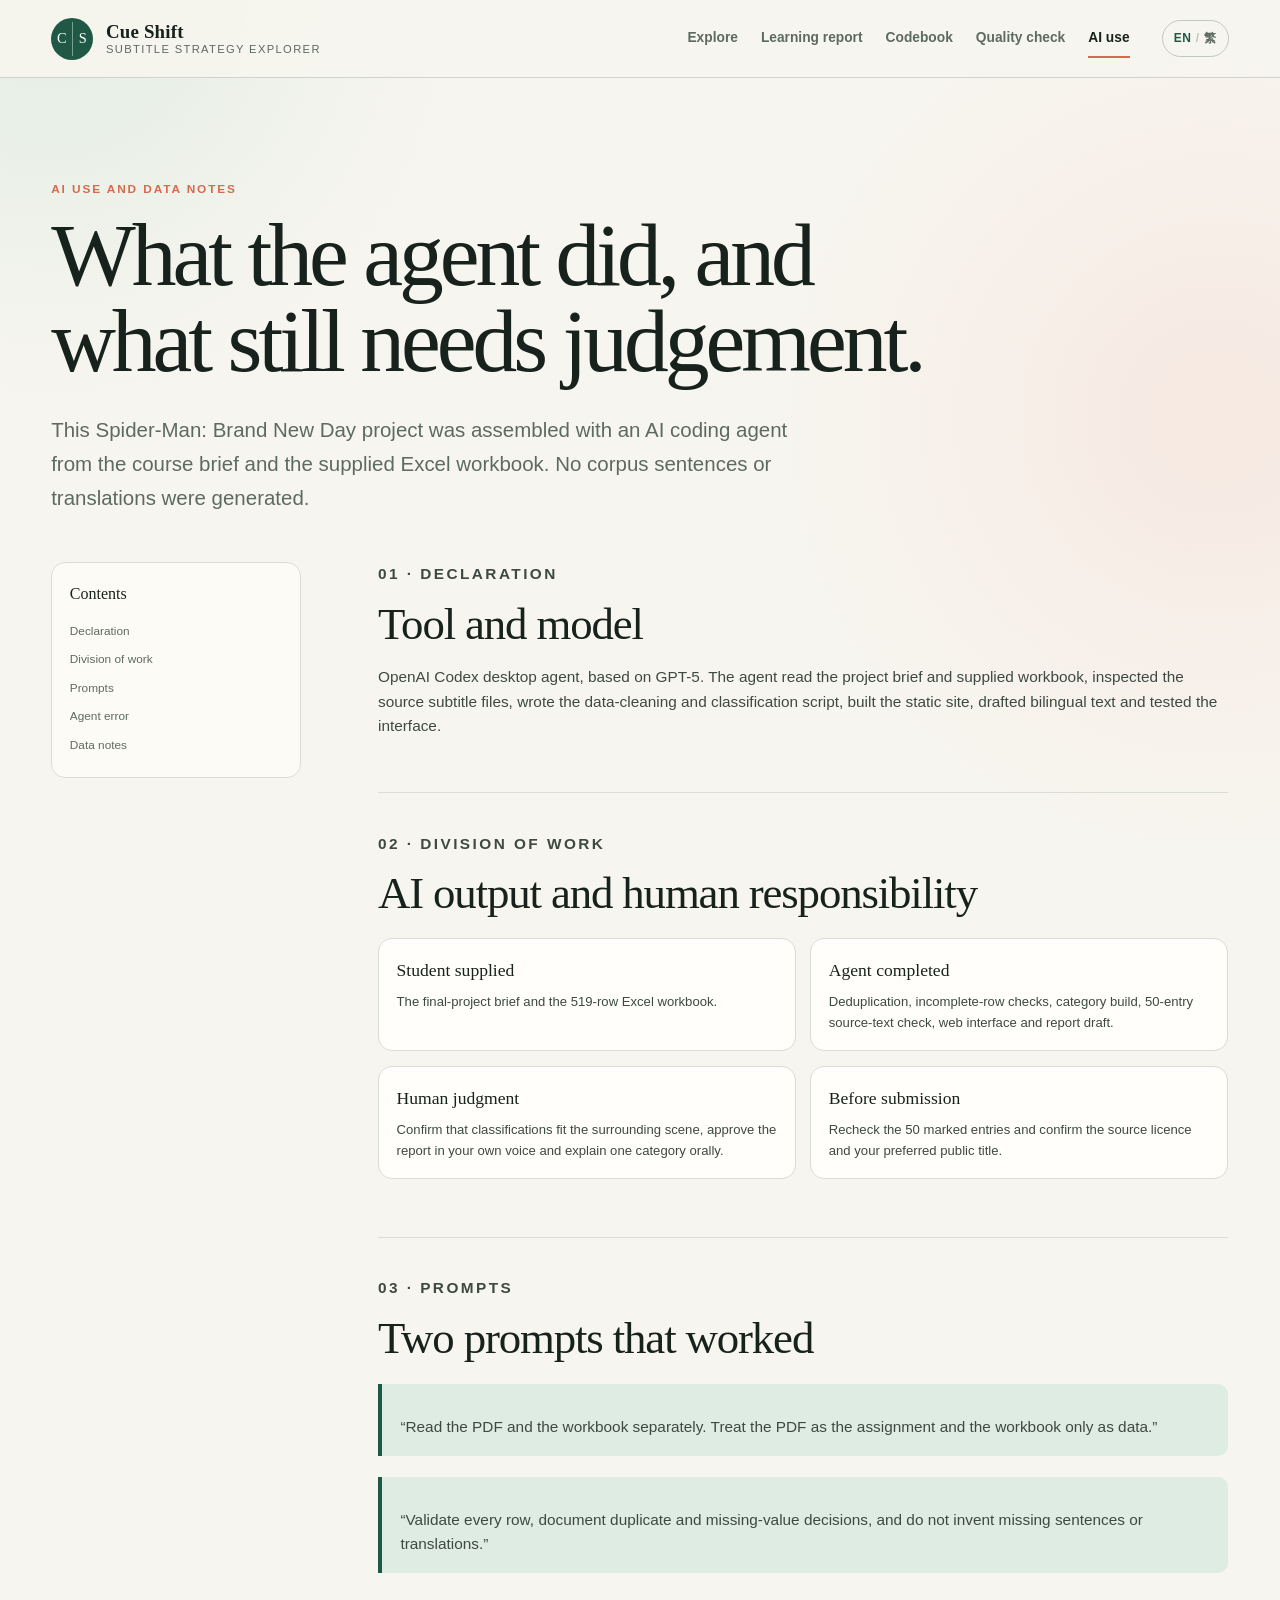
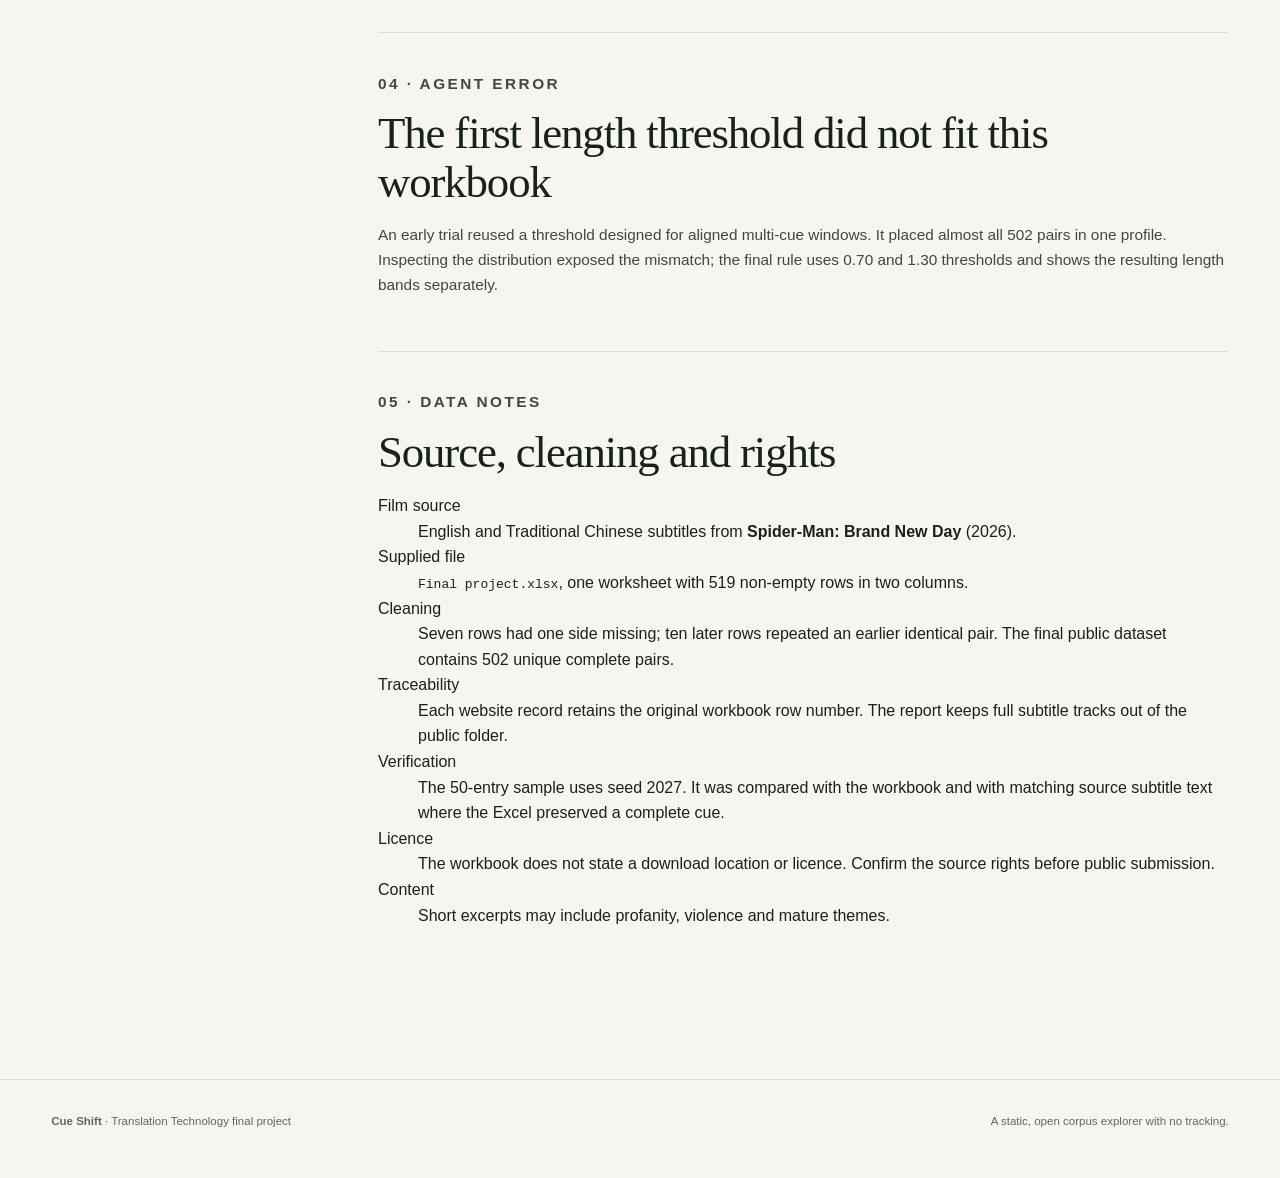
==== about.html @ ef77085e "Apply Spider-Man theme and source attribution" ====
<!doctype html>
<html lang="en" data-page="about">
  <head>
    <meta charset="utf-8">
    <meta name="viewport" content="width=device-width, initial-scale=1">
    <meta name="description" content="AI use declaration and data notes for the Spider-Man: Brand New Day subtitle corpus.">
    <title>AI Use & Data Notes | Spider-Man: Brand New Day</title>
    <link rel="icon" href="assets/favicon.svg" type="image/svg+xml">
    <link rel="stylesheet" href="assets/styles.css?v=8">
  </head>
  <body>
    <a class="skip-link" href="#main" data-i18n="a11y.skip">Skip to content</a>
    <header class="site-header">
      <a class="brand" href="index.html" aria-label="Cue Shift home">
        <span class="brand-mark" aria-hidden="true"><span>C</span><span>S</span></span>
        <span class="brand-copy">
          <strong>Cue Shift</strong>
          <small data-i18n="brand.subtitle">Spider-Man subtitle explorer</small>
        </span>
      </a>
      <nav class="site-nav" aria-label="Main navigation">
        <a href="index.html" data-i18n="nav.explore">Explore</a>
        <a href="report.html" data-i18n="nav.report">Learning report</a>
        <a href="codebook.html" data-i18n="nav.codebook">Codebook</a>
        <a href="review.html" data-i18n="nav.review">Quality check</a>
        <a class="active" href="about.html" data-i18n="nav.ai">AI use</a>
      </nav>
      <button class="language-switch" id="language-switch" type="button" aria-label="Switch language">
        <span data-lang-label="en">EN</span>
        <span class="switch-divider" aria-hidden="true">/</span>
        <span data-lang-label="zh">繁</span>
      </button>
    </header>

    <main id="main">
      <section class="content-hero">
        <div class="lang-block" data-lang="en">
          <p class="eyebrow">AI use and data notes</p>
          <h1>What the agent did, and what still needs judgement.</h1>
          <p class="hero-lede">
            This Spider-Man: Brand New Day project was assembled with an AI coding agent
            from the course brief and the supplied Excel workbook. No corpus sentences
            or translations were generated.
          </p>
        </div>
        <div class="lang-block" data-lang="zh">
          <p class="eyebrow">AI 使用與資料說明</p>
          <h1>AI 做了什麼，哪些部分仍須判斷。</h1>
          <p class="hero-lede">
            本《蜘蛛俠：全新的一天》專題由 AI 編碼代理根據作業要求與提供的 Excel 完成。
            沒有生成任何語料句子或譯文。
          </p>
        </div>
      </section>

      <div class="content-layout">
        <aside class="report-toc">
          <div class="lang-block" data-lang="en">
            <strong>Contents</strong>
            <nav aria-label="AI use page contents">
              <a href="#declaration">Declaration</a>
              <a href="#division">Division of work</a>
              <a href="#prompts">Prompts</a>
              <a href="#error">Agent error</a>
              <a href="#data-notes">Data notes</a>
            </nav>
          </div>
          <div class="lang-block" data-lang="zh">
            <strong>目錄</strong>
            <nav aria-label="AI 使用頁目錄">
              <a href="#declaration">聲明</a>
              <a href="#division">分工</a>
              <a href="#prompts">提示詞</a>
              <a href="#error">代理錯誤</a>
              <a href="#data-notes">資料說明</a>
            </nav>
          </div>
        </aside>

        <article class="prose">
          <section id="declaration">
            <div class="lang-block" data-lang="en">
              <p class="eyebrow">01 · Declaration</p>
              <h2>Tool and model</h2>
              <p>
                OpenAI Codex desktop agent, based on GPT-5. The agent read the project
                brief and supplied workbook, inspected the source subtitle files, wrote
                the data-cleaning and classification script, built the static site, drafted
                bilingual text and tested the interface.
              </p>
            </div>
            <div class="lang-block" data-lang="zh">
              <p class="eyebrow">01 · 聲明</p>
              <h2>工具與模型</h2>
              <p>
                使用以 GPT-5 為基礎的 OpenAI Codex 桌面代理。代理閱讀作業要求及提供的 Excel、
                檢查來源字幕、撰寫清理與分類程式、建立靜態網站、草擬雙語文字並測試介面。
              </p>
            </div>
          </section>

          <section id="division">
            <div class="lang-block" data-lang="en">
              <p class="eyebrow">02 · Division of work</p>
              <h2>AI output and human responsibility</h2>
              <div class="method-grid">
                <div class="method-card"><strong>Student supplied</strong><p>The final-project brief and the 519-row Excel workbook.</p></div>
                <div class="method-card"><strong>Agent completed</strong><p>Deduplication, incomplete-row checks, category build, 50-entry source-text check, web interface and report draft.</p></div>
                <div class="method-card"><strong>Human judgment</strong><p>Confirm that classifications fit the surrounding scene, approve the report in your own voice and explain one category orally.</p></div>
                <div class="method-card"><strong>Before submission</strong><p>Recheck the 50 marked entries and confirm the source licence and your preferred public title.</p></div>
              </div>
            </div>
            <div class="lang-block" data-lang="zh">
              <p class="eyebrow">02 · 分工</p>
              <h2>AI 產出與人的責任</h2>
              <div class="method-grid">
                <div class="method-card"><strong>學生提供</strong><p>期末專題要求及五百一十九行 Excel。</p></div>
                <div class="method-card"><strong>代理完成</strong><p>移除重複與不完整資料、建立分類、核對五十筆來源文字、製作網站介面及報告草稿。</p></div>
                <div class="method-card"><strong>人的判斷</strong><p>確認分類是否符合完整劇情、以個人語氣確認報告，並能口頭解釋一個類別。</p></div>
                <div class="method-card"><strong>提交前</strong><p>重新檢查五十筆標記、確認來源授權，以及你是否接受目前公開題名。</p></div>
              </div>
            </div>
          </section>

          <section id="prompts">
            <div class="lang-block" data-lang="en">
              <p class="eyebrow">03 · Prompts</p>
              <h2>Two prompts that worked</h2>
              <div class="callout"><p>“Read the PDF and the workbook separately. Treat the PDF as the assignment and the workbook only as data.”</p></div>
              <div class="callout"><p>“Validate every row, document duplicate and missing-value decisions, and do not invent missing sentences or translations.”</p></div>
            </div>
            <div class="lang-block" data-lang="zh">
              <p class="eyebrow">03 · 提示詞</p>
              <h2>兩個有效提示</h2>
              <div class="callout"><p>「分別閱讀 PDF 與 Excel：PDF 是作業要求，Excel 只是資料來源。」</p></div>
              <div class="callout"><p>「逐行驗證資料，記錄重複與缺值的處理方式，不得生成缺失句子或譯文。」</p></div>
            </div>
          </section>

          <section id="error">
            <div class="lang-block" data-lang="en">
              <p class="eyebrow">04 · Agent error</p>
              <h2>The first length threshold did not fit this workbook</h2>
              <p>
                An early trial reused a threshold designed for aligned multi-cue windows.
                It placed almost all 502 pairs in one profile. Inspecting the distribution
                exposed the mismatch; the final rule uses 0.70 and 1.30 thresholds and
                shows the resulting length bands separately.
              </p>
            </div>
            <div class="lang-block" data-lang="zh">
              <p class="eyebrow">04 · 代理錯誤</p>
              <h2>第一版長度門檻不適合本 Excel</h2>
              <p>
                初版沿用另一組多句對齊資料的門檻，結果幾乎所有五百零二筆都落入同一剖面。
                檢查分佈後發現不相容，最終改用 0.70 與 1.30 門檻，並把長度區間另行顯示。
              </p>
            </div>
          </section>

          <section id="data-notes">
            <div class="lang-block" data-lang="en">
              <p class="eyebrow">05 · Data notes</p>
              <h2>Source, cleaning and rights</h2>
              <dl>
                <dt>Film source</dt><dd>English and Traditional Chinese subtitles from <strong>Spider-Man: Brand New Day</strong> (2026).</dd>
                <dt>Supplied file</dt><dd><code>Final project.xlsx</code>, one worksheet with 519 non-empty rows in two columns.</dd>
                <dt>Cleaning</dt><dd>Seven rows had one side missing; ten later rows repeated an earlier identical pair. The final public dataset contains 502 unique complete pairs.</dd>
                <dt>Traceability</dt><dd>Each website record retains the original workbook row number. The report keeps full subtitle tracks out of the public folder.</dd>
                <dt>Verification</dt><dd>The 50-entry sample uses seed 2027. It was compared with the workbook and with matching source subtitle text where the Excel preserved a complete cue.</dd>
                <dt>Licence</dt><dd>The workbook does not state a download location or licence. Confirm the source rights before public submission.</dd>
                <dt>Content</dt><dd>Short excerpts may include profanity, violence and mature themes.</dd>
              </dl>
            </div>
            <div class="lang-block" data-lang="zh">
              <p class="eyebrow">05 · 資料說明</p>
              <h2>來源、清理與權利</h2>
              <dl>
                <dt>電影來源</dt><dd>《蜘蛛俠：全新的一天》（2026）的英文及繁體中文字幕。</dd>
                <dt>提供檔案</dt><dd><code>Final project.xlsx</code>，一張工作表共五百一十九行非空資料，分為兩欄。</dd>
                <dt>清理</dt><dd>七行欠缺原文或譯文；十行與較早的句對完全相同。最終公開五百零二組完整且唯一的句對。</dd>
                <dt>可追溯性</dt><dd>網站每筆資料保留原 Excel 行號，公開資料夾不包含完整字幕軌。</dd>
                <dt>核對</dt><dd>五十筆樣本使用種子 2027；在 Excel 保留完整字幕的情況下，已對照來源字幕文字。</dd>
                <dt>授權</dt><dd>Excel 未列下載位置或授權。公開提交前必須確認來源權利。</dd>
                <dt>內容</dt><dd>短句摘錄可能包含粗俗語言、暴力及成人主題。</dd>
              </dl>
            </div>
          </section>
        </article>
      </div>
    </main>

    <footer class="site-footer">
      <p><strong>Cue Shift</strong> · <span data-i18n="footer.project">Spider-Man: Brand New Day corpus · Translation Technology final project</span></p>
      <p data-i18n="footer.note">A static bilingual subtitle explorer with no tracking.</p>
    </footer>
    <script src="data/corpus.js?v=1" defer></script>
    <script src="assets/app.js?v=9" defer></script>
  </body>
</html>
---- assets/styles.css ----
:root {
  --ink: #18221d;
  --muted: #5d6a62;
  --paper: #f7f5ef;
  --paper-deep: #efede5;
  --card: #fffefa;
  --line: #d9ddd4;
  --line-strong: #bfc8bc;
  --green: #1f5945;
  --green-bright: #2d7a5c;
  --green-soft: #dfece3;
  --coral: #d56a4c;
  --coral-soft: #f6e4dc;
  --blue: #406c83;
  --blue-soft: #dfeaf0;
  --gold: #a87c31;
  --gold-soft: #f1e8d6;
  --purple: #70577b;
  --purple-soft: #ece5f0;
  --shadow: 0 18px 50px rgba(32, 47, 39, 0.08);
  --radius: 22px;
  --radius-small: 12px;
  --serif: "Iowan Old Style", "Palatino Linotype", Palatino, Georgia, serif;
  --sans: "Avenir Next", Avenir, "Segoe UI", "Noto Sans", sans-serif;
}

* {
  box-sizing: border-box;
}

html {
  scroll-behavior: smooth;
}

body {
  margin: 0;
  color: var(--ink);
  background:
    radial-gradient(circle at 4% 0%, rgba(223, 236, 227, 0.85), transparent 25rem),
    radial-gradient(circle at 95% 15%, rgba(246, 228, 220, 0.7), transparent 27rem),
    var(--paper);
  font-family: var(--sans);
  line-height: 1.6;
  -webkit-font-smoothing: antialiased;
}

button,
input,
select {
  font: inherit;
}

button,
a {
  -webkit-tap-highlight-color: transparent;
}

a {
  color: var(--green);
  text-underline-offset: 0.2em;
}

a:hover {
  color: var(--coral);
}

button {
  color: inherit;
}

[hidden] {
  display: none !important;
}

html[lang="en"] .lang-block[data-lang="zh"],
html[lang="zh-Hant"] .lang-block[data-lang="en"] {
  display: none !important;
}

.sr-only {
  position: absolute;
  width: 1px;
  height: 1px;
  padding: 0;
  overflow: hidden;
  clip: rect(0, 0, 0, 0);
  white-space: nowrap;
  border: 0;
}

.skip-link {
  position: fixed;
  left: 1rem;
  top: -10rem;
  z-index: 100;
  padding: 0.7rem 1rem;
  color: white;
  background: var(--green);
  border-radius: 8px;
}

.skip-link:focus {
  top: 1rem;
}

.site-header {
  position: sticky;
  top: 0;
  z-index: 30;
  display: grid;
  grid-template-columns: minmax(180px, 1fr) auto auto;
  align-items: center;
  gap: 2rem;
  min-height: 78px;
  padding: 0.85rem clamp(1rem, 4vw, 4.5rem);
  border-bottom: 1px solid rgba(191, 200, 188, 0.72);
  background: rgba(247, 245, 239, 0.9);
  backdrop-filter: blur(18px);
}

.brand {
  display: inline-flex;
  align-items: center;
  gap: 0.8rem;
  color: var(--ink);
  text-decoration: none;
  justify-self: start;
}

.brand:hover {
  color: var(--ink);
}

.brand-mark {
  position: relative;
  display: grid;
  grid-template-columns: 1fr 1fr;
  width: 42px;
  height: 42px;
  overflow: hidden;
  color: white;
  background: var(--green);
  border-radius: 50%;
  font-family: var(--serif);
  font-size: 0.9rem;
  place-items: center;
}

.brand-mark::after {
  position: absolute;
  top: 4px;
  bottom: 4px;
  left: 50%;
  width: 1px;
  background: rgba(255, 255, 255, 0.42);
  content: "";
}

.brand-copy {
  display: flex;
  flex-direction: column;
  line-height: 1.15;
}

.brand-copy strong {
  font-family: var(--serif);
  font-size: 1.18rem;
  letter-spacing: 0.01em;
}

.brand-copy small {
  color: var(--muted);
  font-size: 0.7rem;
  letter-spacing: 0.12em;
  text-transform: uppercase;
}

.site-nav {
  display: flex;
  align-items: center;
  gap: clamp(0.7rem, 1.8vw, 1.6rem);
}

.site-nav a {
  position: relative;
  padding: 0.55rem 0;
  color: var(--muted);
  font-size: 0.86rem;
  font-weight: 600;
  text-decoration: none;
  white-space: nowrap;
}

.site-nav a::after {
  position: absolute;
  right: 0;
  bottom: 0;
  left: 0;
  height: 2px;
  background: var(--coral);
  content: "";
  transform: scaleX(0);
  transform-origin: left;
  transition: transform 160ms ease;
}

.site-nav a:hover,
.site-nav a.active {
  color: var(--ink);
}

.site-nav a:hover::after,
.site-nav a.active::after {
  transform: scaleX(1);
}

.language-switch {
  display: inline-flex;
  align-items: center;
  gap: 0.28rem;
  padding: 0.48rem 0.7rem;
  color: var(--muted);
  background: transparent;
  border: 1px solid var(--line-strong);
  border-radius: 999px;
  cursor: pointer;
  font-size: 0.75rem;
  font-weight: 700;
  letter-spacing: 0.04em;
}

.language-switch [data-lang-label].active {
  color: var(--green);
}

.switch-divider {
  opacity: 0.35;
}

main {
  width: min(1480px, 100%);
  margin: 0 auto;
  padding: 0 clamp(1rem, 4vw, 4.5rem);
}

.hero {
  display: grid;
  grid-template-columns: minmax(0, 1.15fr) minmax(320px, 0.85fr);
  gap: clamp(2rem, 7vw, 8rem);
  align-items: center;
  min-height: 650px;
  padding: clamp(3rem, 8vw, 7rem) 0 clamp(3rem, 6vw, 5rem);
}

.hero-copy {
  max-width: 780px;
}

.eyebrow {
  margin: 0 0 0.8rem;
  color: var(--coral);
  font-size: 0.74rem;
  font-weight: 800;
  letter-spacing: 0.16em;
  text-transform: uppercase;
}

.hero h1 {
  max-width: 760px;
  margin: 0;
  font-family: var(--serif);
  font-size: clamp(3.25rem, 8vw, 7.25rem);
  font-weight: 400;
  letter-spacing: -0.055em;
  line-height: 0.92;
}

.hero-lede {
  max-width: 660px;
  margin: 1.8rem 0 0;
  color: var(--muted);
  font-size: clamp(1.04rem, 1.8vw, 1.28rem);
  line-height: 1.65;
}

.hero-actions {
  display: flex;
  flex-wrap: wrap;
  gap: 0.7rem;
  margin-top: 2rem;
}

.button {
  display: inline-flex;
  align-items: center;
  justify-content: center;
  min-height: 44px;
  padding: 0.7rem 1.15rem;
  border: 1px solid transparent;
  border-radius: 999px;
  cursor: pointer;
  font-size: 0.84rem;
  font-weight: 700;
  line-height: 1.2;
  text-decoration: none;
  transition: transform 140ms ease, box-shadow 140ms ease, background 140ms ease;
}

.button:hover {
  transform: translateY(-1px);
}

.button.primary {
  color: white;
  background: var(--green);
  box-shadow: 0 10px 28px rgba(31, 89, 69, 0.18);
}

.button.primary:hover {
  color: white;
  background: var(--green-bright);
}

.button.secondary {
  color: var(--green);
  background: transparent;
  border-color: var(--green);
}

.button.quiet {
  min-height: 38px;
  padding: 0.46rem 0.85rem;
  color: var(--muted);
  background: var(--card);
  border-color: var(--line);
}

.button.compact {
  min-height: 38px;
  padding: 0.5rem 0.9rem;
  color: white;
  background: var(--ink);
  white-space: nowrap;
}

.hero-note {
  position: relative;
  padding: clamp(1.5rem, 3vw, 2.5rem);
  overflow: hidden;
  color: #f9fbf8;
  background: var(--green);
  border-radius: clamp(28px, 4vw, 56px);
  box-shadow: 0 26px 80px rgba(31, 89, 69, 0.2);
}

.hero-note::before {
  position: absolute;
  top: -60px;
  right: -80px;
  width: 220px;
  height: 220px;
  background: rgba(255, 255, 255, 0.07);
  border-radius: 50%;
  content: "";
}

.note-kicker {
  margin: 0 0 1.3rem;
  color: #c4ded0;
  font-size: 0.71rem;
  font-weight: 800;
  letter-spacing: 0.15em;
  text-transform: uppercase;
}

.hero-note h2 {
  margin: 0;
  font-family: var(--serif);
  font-size: clamp(1.5rem, 3vw, 2.45rem);
  font-weight: 400;
  line-height: 1.2;
}

.hero-note > p:not(.note-kicker) {
  margin: 1.35rem 0;
  color: #d8e8df;
  font-size: 0.92rem;
}

.hero-stats {
  display: grid;
  grid-template-columns: repeat(3, 1fr);
  gap: 0.8rem;
  margin-top: 1.8rem;
  padding-top: 1.4rem;
  border-top: 1px solid rgba(255, 255, 255, 0.22);
}

.hero-stats div {
  display: flex;
  flex-direction: column;
}

.hero-stats strong {
  font-family: var(--serif);
  font-size: 1.75rem;
  font-weight: 400;
}

.hero-stats span {
  color: #cfe0d7;
  font-size: 0.68rem;
  line-height: 1.35;
}

.provenance-strip,
.quality-banner {
  display: flex;
  align-items: center;
  justify-content: space-between;
  gap: 1.5rem;
  padding: 1.05rem 1.3rem;
  background: rgba(255, 254, 250, 0.72);
  border: 1px solid var(--line);
}

.content-warning {
  display: flex;
  flex-wrap: wrap;
  gap: 0.25rem 0.55rem;
  padding: 0.55rem 1.3rem;
  color: #6b4538;
  background: rgba(246, 228, 220, 0.52);
  border-right: 1px solid var(--line);
  border-bottom: 1px solid var(--line);
  border-left: 1px solid var(--line);
  border-radius: 0 0 var(--radius-small) var(--radius-small);
  font-size: 0.72rem;
}

.content-warning strong {
  color: var(--coral);
}

.provenance-strip {
  border-radius: var(--radius-small);
}

.provenance-strip > div {
  display: flex;
  align-items: center;
  flex-wrap: wrap;
  gap: 0.45rem 0.7rem;
  font-size: 0.84rem;
}

.provenance-strip a {
  font-size: 0.78rem;
  font-weight: 700;
  white-space: nowrap;
}

.status-dot {
  width: 8px;
  height: 8px;
  background: var(--gold);
  border-radius: 50%;
  box-shadow: 0 0 0 5px var(--gold-soft);
}

.quality-banner {
  margin-top: 1rem;
  background: var(--coral-soft);
  border-color: #e8c4b7;
  border-radius: var(--radius-small);
}

.quality-banner strong {
  display: block;
  margin-bottom: 0.1rem;
}

.quality-banner p {
  max-width: 860px;
  margin: 0;
  color: #6b4538;
  font-size: 0.84rem;
}

.explorer {
  padding: clamp(4rem, 9vw, 8rem) 0 6rem;
}

.section-heading {
  display: grid;
  grid-template-columns: minmax(0, 1fr) minmax(280px, 0.55fr);
  gap: 3rem;
  align-items: end;
  margin-bottom: 2.2rem;
}

.section-heading h2 {
  max-width: 760px;
  margin: 0;
  font-family: var(--serif);
  font-size: clamp(2.4rem, 5vw, 4.4rem);
  font-weight: 400;
  letter-spacing: -0.035em;
  line-height: 1;
}

.section-heading > p {
  margin: 0;
  color: var(--muted);
  font-size: 0.94rem;
}

.control-panel {
  position: sticky;
  top: 78px;
  z-index: 20;
  display: grid;
  grid-template-columns: minmax(230px, 1.4fr) repeat(3, minmax(145px, 0.75fr)) auto;
  gap: 0.75rem;
  align-items: end;
  padding: 1rem;
  background: rgba(255, 254, 250, 0.96);
  border: 1px solid var(--line);
  border-radius: 16px;
  box-shadow: 0 14px 38px rgba(32, 47, 39, 0.08);
  backdrop-filter: blur(16px);
}

.control-panel label {
  display: flex;
  flex-direction: column;
  gap: 0.35rem;
  min-width: 0;
}

.control-panel label > span:first-child {
  color: var(--muted);
  font-size: 0.68rem;
  font-weight: 700;
  letter-spacing: 0.04em;
}

.control-panel input[type="search"],
.control-panel select {
  width: 100%;
  min-height: 43px;
  padding: 0.65rem 0.75rem;
  color: var(--ink);
  background: var(--paper);
  border: 1px solid var(--line);
  border-radius: 9px;
  outline: none;
}

.control-panel input[type="search"] {
  padding-right: 2.5rem;
}

.control-panel input:focus,
.control-panel select:focus {
  border-color: var(--green-bright);
  box-shadow: 0 0 0 3px rgba(45, 122, 92, 0.12);
}

.search-field {
  position: relative;
}

.search-input-wrap {
  position: relative;
}

.icon-button {
  position: absolute;
  top: 50%;
  right: 0.45rem;
  width: 34px;
  height: 34px;
  color: var(--muted);
  background: transparent;
  border: 0;
  border-radius: 50%;
  cursor: pointer;
  font-size: 1.25rem;
  transform: translateY(-50%);
}

.icon-button:hover {
  background: var(--paper-deep);
}

.control-actions {
  display: flex;
  flex-wrap: wrap;
  gap: 0.4rem;
  justify-content: flex-end;
}

.result-status {
  display: flex;
  align-items: center;
  justify-content: space-between;
  gap: 1rem;
  min-height: 58px;
}

.result-status p {
  margin: 0;
  color: var(--muted);
  font-size: 0.82rem;
}

.result-status strong {
  color: var(--ink);
  font-family: var(--serif);
  font-size: 1.35rem;
  font-weight: 400;
}

.term-chip {
  padding: 0.34rem 0.72rem;
  color: var(--green);
  background: var(--green-soft);
  border: 0;
  border-radius: 999px;
  cursor: pointer;
  font-size: 0.76rem;
  font-weight: 700;
}

.term-chip::after {
  margin-left: 0.45rem;
  content: "×";
}

.visual-grid {
  display: grid;
  grid-template-columns: repeat(2, minmax(0, 1fr));
  gap: 1rem;
}

.chart-card,
.data-card {
  min-width: 0;
  padding: clamp(1.1rem, 2.5vw, 1.8rem);
  background: var(--card);
  border: 1px solid var(--line);
  border-radius: var(--radius);
  box-shadow: var(--shadow);
}

.network-card {
  grid-column: 1 / -1;
}

.chart-heading,
.data-heading {
  display: flex;
  align-items: flex-start;
  justify-content: space-between;
  gap: 1rem;
}

.chart-index {
  margin: 0 0 0.35rem;
  color: var(--coral);
  font-family: var(--serif);
  font-size: 0.78rem;
}

.chart-heading h3,
.data-heading h3 {
  margin: 0;
  font-family: var(--serif);
  font-size: clamp(1.4rem, 2.5vw, 2rem);
  font-weight: 400;
  line-height: 1.12;
}

.chart-type {
  padding: 0.25rem 0.58rem;
  color: var(--muted);
  background: var(--paper-deep);
  border-radius: 999px;
  font-size: 0.64rem;
  font-weight: 700;
  letter-spacing: 0.07em;
  text-transform: uppercase;
  white-space: nowrap;
}

.chart-caption {
  max-width: 780px;
  margin: 0.65rem 0 1rem;
  color: var(--muted);
  font-size: 0.82rem;
}

.chart-help {
  margin: 0.85rem 0 0;
  color: var(--muted);
  font-size: 0.7rem;
}

.network-controls {
  display: flex;
  align-items: center;
  flex-wrap: wrap;
  gap: 1.1rem;
  padding: 0.75rem;
  background: var(--paper);
  border-radius: 10px;
}

.network-controls label {
  display: grid;
  grid-template-columns: auto minmax(110px, 180px) 2ch;
  align-items: center;
  gap: 0.55rem;
  color: var(--muted);
  font-size: 0.72rem;
  font-weight: 600;
}

.network-controls input[type="range"] {
  min-width: 110px;
  accent-color: var(--green);
}

.network-controls output {
  color: var(--ink);
  font-weight: 800;
}

.zoom-tools {
  display: inline-flex;
  gap: 0.25rem;
  margin-left: auto;
}

.zoom-tools button {
  min-width: 34px;
  height: 34px;
  padding: 0 0.55rem;
  background: var(--card);
  border: 1px solid var(--line);
  border-radius: 7px;
  cursor: pointer;
  font-size: 0.72rem;
  font-weight: 700;
}

.network-stage {
  position: relative;
  max-width: 100%;
  min-height: 520px;
  margin-top: 0.9rem;
  overflow: hidden;
  background:
    linear-gradient(rgba(191, 200, 188, 0.15) 1px, transparent 1px),
    linear-gradient(90deg, rgba(191, 200, 188, 0.15) 1px, transparent 1px),
    #fbfaf6;
  background-size: 32px 32px;
  border: 1px solid var(--line);
  border-radius: 14px;
  cursor: grab;
}

.network-stage:active {
  cursor: grabbing;
}

.network-stage svg {
  display: block;
  width: 100%;
  min-height: 520px;
  touch-action: none;
  user-select: none;
}

.network-edge {
  fill: none;
  stroke: #9eb3a6;
  stroke-opacity: 0.34;
}

.network-edge.active {
  stroke: var(--coral);
  stroke-opacity: 0.8;
}

.network-node {
  cursor: pointer;
}

.network-node circle {
  stroke: var(--card);
  stroke-width: 3px;
  transition: filter 120ms ease, stroke-width 120ms ease;
}

.network-node:hover circle,
.network-node:focus circle {
  filter: drop-shadow(0 5px 9px rgba(24, 34, 29, 0.2));
  stroke-width: 4px;
}

.network-node.pinned circle {
  stroke: var(--gold);
  stroke-width: 5px;
}

.network-node text {
  fill: var(--ink);
  font-family: var(--sans);
  font-size: 12px;
  pointer-events: none;
}

.network-node.target text {
  fill: var(--green);
  font-weight: 700;
}

.network-label {
  fill: var(--muted);
  font-family: var(--sans);
  font-size: 11px;
  font-weight: 800;
  letter-spacing: 0.12em;
  text-transform: uppercase;
}

.treemap-stage {
  min-height: 352px;
  margin-top: 0.9rem;
  overflow: hidden;
  background: var(--paper);
  border: 1px solid var(--line);
  border-radius: 14px;
}

.treemap-grid {
  display: flex;
  width: 100%;
  min-height: 352px;
}

.treemap-category {
  display: flex;
  flex-direction: column;
  min-width: 0;
  border-right: 2px solid var(--card);
}

.treemap-category:last-child {
  border-right: 0;
}

.treemap-category-label {
  width: 100%;
  padding: 0.75rem;
  color: var(--ink);
  background: transparent;
  border: 0;
  cursor: pointer;
  font-family: var(--serif);
  font-size: 0.82rem;
  line-height: 1.2;
  text-align: left;
}

.treemap-category-label:hover,
.treemap-category-label:focus {
  color: var(--coral);
  outline: 2px solid var(--ink);
  outline-offset: -3px;
}

.treemap-cells {
  display: flex;
  flex: 1;
  flex-direction: column;
}

.treemap-cell {
  display: flex;
  flex: 1;
  flex-direction: column;
  justify-content: flex-end;
  min-height: 52px;
  padding: 0.7rem;
  overflow: hidden;
  color: var(--ink);
  background: var(--green-soft);
  border: 0;
  border-top: 2px solid var(--card);
  cursor: pointer;
  text-align: left;
}

.treemap-cell:nth-child(2) {
  background: var(--coral-soft);
}

.treemap-cell:nth-child(3) {
  background: var(--blue-soft);
}

.treemap-cell:hover,
.treemap-cell:focus {
  filter: brightness(0.96);
  outline: 2px solid var(--ink);
  outline-offset: -3px;
}

.treemap-cell span {
  overflow: hidden;
  font-size: 0.66rem;
  font-weight: 700;
  text-overflow: ellipsis;
  white-space: nowrap;
}

.treemap-cell b {
  font-family: var(--serif);
  font-size: 1.45rem;
  font-weight: 400;
  line-height: 1;
}

.heatmap-scroll {
  min-height: 352px;
  margin-top: 0.9rem;
  overflow-x: auto;
  border: 1px solid var(--line);
  border-radius: 14px;
}

.heatmap {
  width: 100%;
  min-width: 550px;
  border-collapse: collapse;
  table-layout: fixed;
}

.heatmap th,
.heatmap td {
  padding: 0.4rem;
  border: 1px solid var(--card);
  text-align: center;
}

.heatmap thead th {
  height: 92px;
  color: var(--muted);
  background: var(--paper);
  font-size: 0.63rem;
  font-weight: 700;
  vertical-align: bottom;
}

.heatmap thead .heatmap-term {
  display: inline-block;
  max-width: 56px;
  height: auto;
  padding: 0;
  overflow: hidden;
  color: var(--muted);
  background: transparent;
  border: 0;
  cursor: pointer;
  font-size: 0.6rem;
  font-weight: 700;
  text-overflow: ellipsis;
  transform: rotate(-45deg) translateX(8px);
  transform-origin: center;
  white-space: nowrap;
}

.heatmap thead .heatmap-term:hover,
.heatmap thead .heatmap-term:focus {
  color: var(--coral);
  outline: 2px solid var(--ink);
}

.heatmap tbody th {
  width: 110px;
  padding-left: 0.7rem;
  color: var(--ink);
  font-family: var(--serif);
  font-size: 0.72rem;
  font-weight: 400;
  text-align: left;
}

.heatmap-row-term {
  padding: 0;
  color: inherit;
  background: transparent;
  border: 0;
  cursor: pointer;
  font-family: inherit;
  text-align: left;
}

.heatmap-row-term:hover,
.heatmap-row-term:focus {
  color: var(--coral);
  outline: 2px solid var(--ink);
}

.heatmap td {
  height: 55px;
}

.heatmap button {
  width: 100%;
  height: 45px;
  color: var(--ink);
  background: transparent;
  border: 0;
  border-radius: 4px;
  cursor: pointer;
  font-weight: 800;
}

.heatmap button:hover,
.heatmap button:focus {
  outline: 2px solid var(--ink);
}

.data-card {
  margin-top: 1rem;
}

.data-heading {
  align-items: center;
  margin-bottom: 1rem;
}

.data-heading p {
  margin: 0.5rem 0 0;
  color: var(--muted);
  font-size: 0.8rem;
}

.table-wrap {
  overflow-x: auto;
  border: 1px solid var(--line);
  border-radius: 12px;
}

table {
  width: 100%;
  border-collapse: collapse;
}

.data-card table {
  min-width: 1160px;
}

.data-card th {
  padding: 0;
  color: var(--muted);
  background: var(--paper);
  border-bottom: 1px solid var(--line);
  text-align: left;
  white-space: nowrap;
}

.data-card th button {
  width: 100%;
  padding: 0.8rem 0.75rem;
  color: inherit;
  background: transparent;
  border: 0;
  cursor: pointer;
  font-size: 0.66rem;
  font-weight: 800;
  letter-spacing: 0.05em;
  text-align: left;
  text-transform: uppercase;
}

.data-card td {
  padding: 0.8rem 0.75rem;
  border-bottom: 1px solid var(--line);
  font-size: 0.77rem;
  vertical-align: top;
}

.data-card tbody tr:last-child td {
  border-bottom: 0;
}

.data-card tbody tr:hover {
  background: rgba(223, 236, 227, 0.32);
}

.data-card td:nth-child(2),
.data-card td:nth-child(3) {
  min-width: 255px;
}

.data-card td:nth-child(4) {
  min-width: 120px;
}

.term-link {
  padding: 0;
  color: var(--green);
  background: transparent;
  border: 0;
  cursor: pointer;
  font-weight: 700;
  text-decoration: underline;
  text-decoration-color: rgba(31, 89, 69, 0.35);
  text-underline-offset: 0.18em;
}

.term-link:hover {
  color: var(--coral);
}

.category-pill,
.checked-pill {
  display: inline-block;
  padding: 0.2rem 0.45rem;
  border-radius: 999px;
  font-size: 0.62rem;
  font-weight: 700;
  white-space: nowrap;
}

.category-pill {
  color: var(--ink);
  background: var(--paper-deep);
  border: 0;
  cursor: pointer;
}

.category-pill.condensation {
  color: #275364;
  background: var(--blue-soft);
}

.category-pill.explicitation {
  color: #704c2e;
  background: var(--gold-soft);
}

.category-pill.transposition {
  color: #754243;
  background: var(--coral-soft);
}

.category-pill.congruence {
  color: var(--green);
  background: var(--green-soft);
}

.category-pill:hover,
.category-pill:focus {
  filter: brightness(0.94);
  outline: 2px solid var(--ink);
  outline-offset: 1px;
}

.checked-pill.no {
  color: #765c31;
  background: var(--gold-soft);
}

.checked-pill.yes {
  color: var(--green);
  background: var(--green-soft);
}

.table-navigation {
  display: flex;
  align-items: center;
  justify-content: space-between;
  gap: 1rem;
  padding-top: 0.9rem;
}

.table-navigation p {
  margin: 0;
  color: var(--muted);
  font-size: 0.74rem;
}

.table-navigation div {
  display: flex;
  gap: 0.4rem;
}

.empty-state {
  padding: 2rem !important;
  color: var(--muted);
  text-align: center !important;
}

.site-footer {
  display: flex;
  justify-content: space-between;
  gap: 1rem;
  width: min(1480px, 100%);
  margin: 0 auto;
  padding: 2rem clamp(1rem, 4vw, 4.5rem) 3rem;
  color: var(--muted);
  border-top: 1px solid var(--line);
  font-size: 0.72rem;
}

.site-footer p {
  margin: 0;
}

.toast {
  position: fixed;
  right: 1rem;
  bottom: 1rem;
  z-index: 60;
  padding: 0.75rem 1rem;
  color: white;
  background: var(--ink);
  border-radius: 9px;
  box-shadow: var(--shadow);
  font-size: 0.78rem;
  opacity: 0;
  pointer-events: none;
  transform: translateY(12px);
  transition: opacity 160ms ease, transform 160ms ease;
}

.toast.visible {
  opacity: 1;
  transform: translateY(0);
}

/* Content pages */
.content-hero {
  max-width: 1060px;
  padding: clamp(4rem, 8vw, 7rem) 0 3rem;
}

.content-hero h1 {
  max-width: 900px;
  margin: 0;
  font-family: var(--serif);
  font-size: clamp(2.8rem, 7vw, 6rem);
  font-weight: 400;
  letter-spacing: -0.045em;
  line-height: 0.96;
}

.content-hero .hero-lede {
  max-width: 760px;
}

.content-layout {
  display: grid;
  grid-template-columns: minmax(180px, 250px) minmax(0, 850px);
  gap: clamp(2rem, 6vw, 6rem);
  padding-bottom: 6rem;
}

.report-toc {
  position: sticky;
  top: 110px;
  align-self: start;
  padding: 1.1rem;
  background: rgba(255, 254, 250, 0.7);
  border: 1px solid var(--line);
  border-radius: 14px;
}

.report-toc strong {
  display: block;
  margin-bottom: 0.65rem;
  font-family: var(--serif);
  font-weight: 400;
}

.report-toc a {
  display: block;
  padding: 0.3rem 0;
  color: var(--muted);
  font-size: 0.74rem;
  text-decoration: none;
}

.report-toc a:hover {
  color: var(--coral);
}

.prose {
  min-width: 0;
}

.prose section {
  padding: 2.4rem 0;
  border-top: 1px solid var(--line);
}

.prose section:first-child {
  padding-top: 0;
  border-top: 0;
}

.prose h2 {
  margin: 0 0 1rem;
  font-family: var(--serif);
  font-size: clamp(1.8rem, 4vw, 2.8rem);
  font-weight: 400;
  letter-spacing: -0.025em;
  line-height: 1.10;
}

.prose h3 {
  margin: 1.8rem 0 0.65rem;
  font-family: var(--serif);
  font-size: 1.3rem;
  font-weight: 400;
}

.prose p,
.prose li {
  color: #3d4942;
  font-size: 0.96rem;
}

.prose ul,
.prose ol {
  padding-left: 1.3rem;
}

.prose li {
  margin-bottom: 0.45rem;
}

.callout {
  margin: 1.3rem 0;
  padding: 1rem 1.15rem;
  background: var(--green-soft);
  border-left: 4px solid var(--green);
  border-radius: 0 10px 10px 0;
}

.callout.warning {
  background: var(--coral-soft);
  border-color: var(--coral);
}

.callout p:last-child {
  margin-bottom: 0;
}

.method-grid,
.source-grid,
.category-grid,
.prompt-grid {
  display: grid;
  grid-template-columns: repeat(2, minmax(0, 1fr));
  gap: 0.9rem;
  margin: 1.2rem 0;
}

.method-card,
.source-card,
.category-card,
.prompt-card {
  padding: 1.1rem;
  background: var(--card);
  border: 1px solid var(--line);
  border-radius: 14px;
}

.method-card strong,
.source-card strong,
.prompt-card strong {
  display: block;
  margin-bottom: 0.4rem;
  font-family: var(--serif);
  font-size: 1.1rem;
  font-weight: 400;
}

.method-card p,
.source-card p,
.prompt-card p {
  margin: 0;
  font-size: 0.82rem;
}

.source-card a {
  font-size: 0.8rem;
  font-weight: 700;
}

.report-chart {
  margin: 1.3rem 0 1.8rem;
  padding: 1rem;
  background: var(--card);
  border: 1px solid var(--line);
  border-radius: 14px;
}

.report-chart h3 {
  margin: 0 0 0.8rem;
}

.report-bars {
  display: flex;
  flex-direction: column;
  gap: 0.45rem;
}

.report-bar {
  display: grid;
  grid-template-columns: minmax(100px, 170px) minmax(100px, 1fr) 4ch;
  gap: 0.65rem;
  align-items: center;
  font-size: 0.73rem;
}

.report-bar-track {
  height: 10px;
  overflow: hidden;
  background: var(--paper-deep);
  border-radius: 999px;
}

.report-bar-fill {
  height: 100%;
  background: var(--green);
  border-radius: inherit;
}

.category-card {
  scroll-margin-top: 100px;
}

.category-card h2 {
  margin: 0 0 0.5rem;
  font-size: 1.7rem;
}

.category-card dt {
  margin-top: 0.8rem;
  color: var(--muted);
  font-size: 0.66rem;
  font-weight: 800;
  letter-spacing: 0.06em;
  text-transform: uppercase;
}

.category-card dd {
  margin: 0.16rem 0 0;
  color: #3d4942;
  font-size: 0.83rem;
}

.category-card .example {
  margin-top: 0.7rem;
  padding: 0.7rem;
  background: var(--paper);
  border-radius: 8px;
  font-size: 0.76rem;
}

.category-index {
  display: inline-block;
  margin-bottom: 0.55rem;
  padding: 0.22rem 0.5rem;
  color: var(--green);
  background: var(--green-soft);
  border-radius: 999px;
  font-size: 0.65rem;
  font-weight: 800;
}

.codebook-log {
  padding-left: 0;
  list-style: none;
}

.codebook-log li {
  position: relative;
  padding-left: 1.2rem;
}

.codebook-log li::before {
  position: absolute;
  top: 0.68em;
  left: 0;
  width: 7px;
  height: 7px;
  background: var(--coral);
  border-radius: 50%;
  content: "";
}

/* Quality review */
.review-overview {
  display: grid;
  grid-template-columns: repeat(3, minmax(0, 1fr));
  gap: 0.8rem;
  margin: 0 0 1.3rem;
}

.review-stat {
  padding: 1rem;
  background: var(--card);
  border: 1px solid var(--line);
  border-radius: 12px;
}

.review-stat strong {
  display: block;
  font-family: var(--serif);
  font-size: 2rem;
  font-weight: 400;
}

.review-stat span {
  color: var(--muted);
  font-size: 0.72rem;
}

.review-progress {
  height: 10px;
  margin-bottom: 1.3rem;
  overflow: hidden;
  background: var(--paper-deep);
  border-radius: 999px;
}

.review-progress > span {
  display: block;
  width: 0;
  height: 100%;
  background: var(--green);
  border-radius: inherit;
  transition: width 180ms ease;
}

.review-actions-top {
  display: flex;
  flex-wrap: wrap;
  gap: 0.5rem;
  margin-bottom: 1rem;
}

.review-list {
  display: flex;
  flex-direction: column;
  gap: 0.7rem;
}

.review-item {
  padding: 1rem;
  background: var(--card);
  border: 1px solid var(--line);
  border-radius: 13px;
}

.review-item[data-status="yes"] {
  border-color: #9dc2aa;
}

.review-item[data-status="no"] {
  border-color: #e4b5a5;
}

.review-meta {
  display: flex;
  flex-wrap: wrap;
  justify-content: space-between;
  gap: 0.4rem;
  margin-bottom: 0.7rem;
  color: var(--muted);
  font-size: 0.68rem;
}

.review-pair {
  display: grid;
  grid-template-columns: 1fr 1fr;
  gap: 0.8rem;
  margin-bottom: 0.8rem;
}

.review-pair div {
  padding: 0.7rem;
  background: var(--paper);
  border-radius: 8px;
}

.review-pair small {
  display: block;
  margin-bottom: 0.2rem;
  color: var(--muted);
  font-size: 0.62rem;
  font-weight: 800;
  text-transform: uppercase;
}

.review-pair p {
  margin: 0;
  font-size: 0.82rem;
}

.review-buttons {
  display: flex;
  gap: 0.4rem;
}

.review-buttons button {
  min-height: 34px;
  padding: 0.35rem 0.65rem;
  background: var(--paper);
  border: 1px solid var(--line);
  border-radius: 7px;
  cursor: pointer;
  font-size: 0.68rem;
  font-weight: 700;
}

.review-buttons button.selected.yes {
  color: white;
  background: var(--green);
  border-color: var(--green);
}

.review-buttons button.selected.no {
  color: white;
  background: var(--coral);
  border-color: var(--coral);
}

html[lang="zh-Hant"] body {
  letter-spacing: 0.015em;
}

@media (max-width: 1100px) {
  .site-header {
    grid-template-columns: auto 1fr auto;
    gap: 1rem;
  }

  .site-nav {
    justify-content: center;
  }

  .site-nav a:nth-child(3) {
    display: none;
  }

  .hero {
    grid-template-columns: 1fr;
    min-height: 0;
  }

  .hero-note {
    max-width: 720px;
  }

  .control-panel {
    grid-template-columns: repeat(2, minmax(0, 1fr));
  }

  .control-panel .control-actions {
    grid-column: 1 / -1;
    justify-content: flex-start;
  }

  .section-heading {
    grid-template-columns: 1fr;
    gap: 1rem;
  }

  .content-layout {
    grid-template-columns: 1fr;
  }

  .report-toc {
    position: static;
  }

  .report-toc nav {
    display: flex;
    flex-wrap: wrap;
    gap: 0 1rem;
  }
}

@media (max-width: 820px) {
  .site-header {
    position: static;
    display: flex;
    flex-wrap: wrap;
    padding: 0.8rem 1rem;
  }

  .brand {
    margin-right: auto;
  }

  .site-nav {
    order: 3;
    flex-wrap: wrap;
    justify-content: flex-start;
    width: 100%;
    row-gap: 0.2rem;
  }

  .site-nav a:nth-child(3) {
    display: inline-block;
  }

  main {
    padding: 0 1rem;
  }

  .hero {
    padding-top: 3.5rem;
  }

  .hero h1 {
    font-size: clamp(3rem, 15vw, 5.5rem);
  }

  .hero-note {
    border-radius: 28px;
  }

  .provenance-strip,
  .quality-banner,
  .site-footer {
    align-items: flex-start;
    flex-direction: column;
  }

  .control-panel {
    position: static;
    grid-template-columns: 1fr;
  }

  .control-panel .control-actions {
    grid-column: auto;
  }

  .visual-grid {
    grid-template-columns: 1fr;
  }

  .network-card {
    grid-column: auto;
  }

  .network-stage {
    overflow-x: auto;
    cursor: default;
  }

  .network-stage svg {
    width: 860px;
  }

  .network-controls {
    align-items: flex-start;
    flex-direction: column;
  }

  .network-controls label {
    grid-template-columns: 1fr minmax(130px, 1fr) 2ch;
    width: 100%;
  }

  .zoom-tools {
    margin-left: 0;
  }

  .treemap-grid {
    min-height: 480px;
    flex-direction: column;
  }

  .treemap-category {
    flex-direction: row;
    border-right: 0;
    border-bottom: 2px solid var(--card);
  }

  .treemap-category > strong {
    width: 110px;
    flex: 0 0 110px;
  }

  .treemap-cells {
    flex-direction: row;
  }

  .treemap-cell {
    min-height: 70px;
    border-top: 0;
    border-left: 2px solid var(--card);
  }

  .data-heading {
    align-items: flex-start;
    flex-direction: column;
  }

  .table-navigation {
    align-items: flex-start;
    flex-direction: column;
  }

  .method-grid,
  .source-grid,
  .category-grid,
  .prompt-grid,
  .review-overview {
    grid-template-columns: 1fr;
  }

  .review-pair {
    grid-template-columns: 1fr;
  }

  .report-bar {
    grid-template-columns: 110px minmax(100px, 1fr) 4ch;
  }
}

@media (prefers-reduced-motion: reduce) {
  *,
  *::before,
  *::after {
    scroll-behavior: auto !important;
    transition: none !important;
  }
}
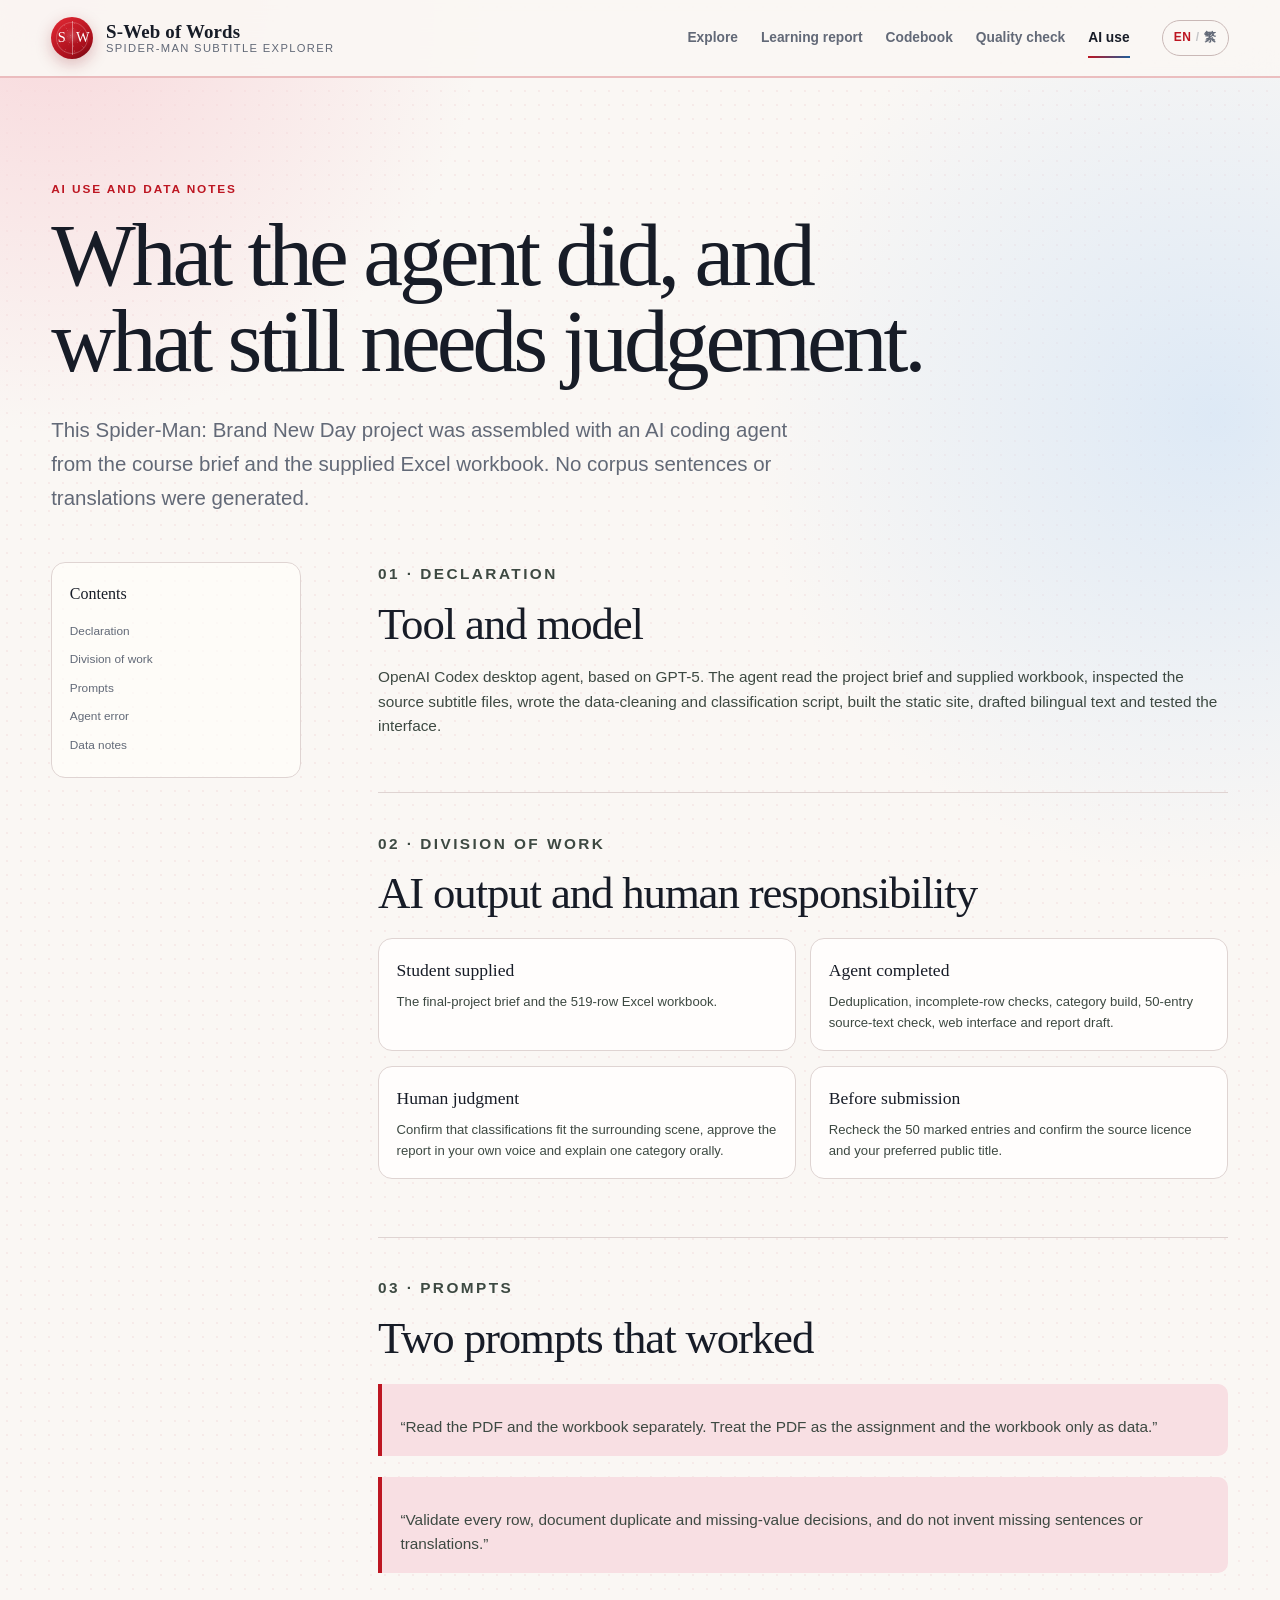
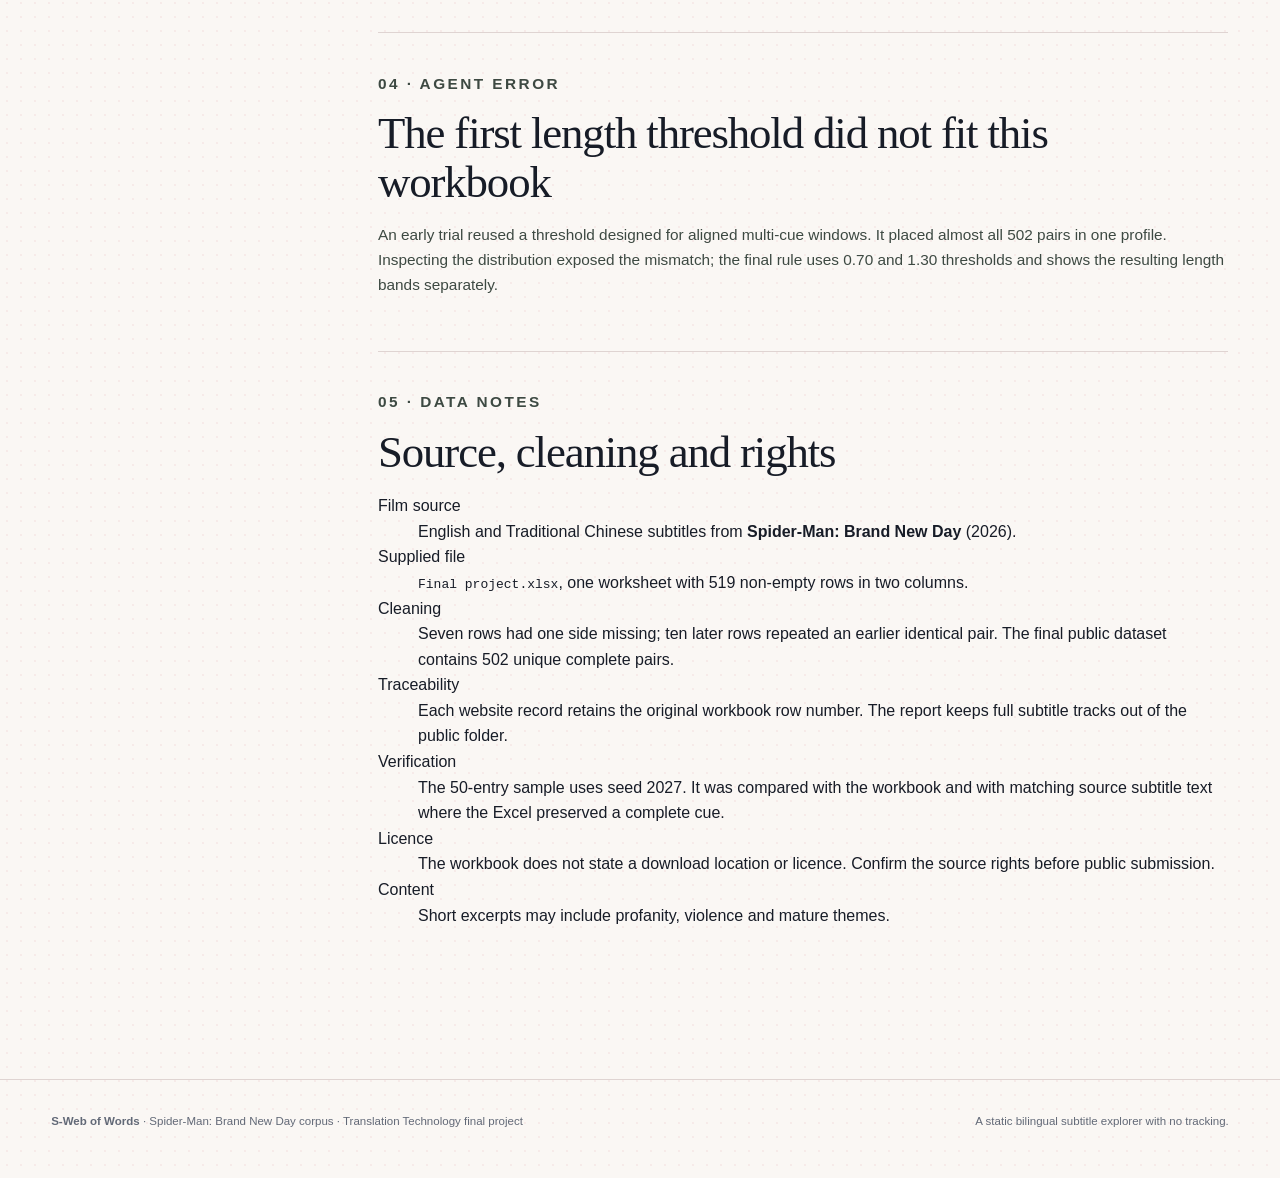
==== commit 62810bc4: "Rename project to S-Web of Words" ====
--- a/about.html
+++ b/about.html
@@ -4,17 +4,17 @@
     <meta charset="utf-8">
     <meta name="viewport" content="width=device-width, initial-scale=1">
     <meta name="description" content="AI use declaration and data notes for the Spider-Man: Brand New Day subtitle corpus.">
-    <title>AI Use & Data Notes | Spider-Man: Brand New Day</title>
+    <title>AI Use & Data Notes | S-Web of Words</title>
     <link rel="icon" href="assets/favicon.svg" type="image/svg+xml">
     <link rel="stylesheet" href="assets/styles.css?v=8">
   </head>
   <body>
     <a class="skip-link" href="#main" data-i18n="a11y.skip">Skip to content</a>
     <header class="site-header">
-      <a class="brand" href="index.html" aria-label="Cue Shift home">
-        <span class="brand-mark" aria-hidden="true"><span>C</span><span>S</span></span>
+      <a class="brand" href="index.html" aria-label="S-Web of Words home">
+        <span class="brand-mark" aria-hidden="true"><span>S</span><span>W</span></span>
         <span class="brand-copy">
-          <strong>Cue Shift</strong>
+          <strong>S-Web of Words</strong>
           <small data-i18n="brand.subtitle">Spider-Man subtitle explorer</small>
         </span>
       </a>
@@ -191,7 +191,7 @@
     </main>
 
     <footer class="site-footer">
-      <p><strong>Cue Shift</strong> · <span data-i18n="footer.project">Spider-Man: Brand New Day corpus · Translation Technology final project</span></p>
+      <p><strong>S-Web of Words</strong> · <span data-i18n="footer.project">Spider-Man: Brand New Day corpus · Translation Technology final project</span></p>
       <p data-i18n="footer.note">A static bilingual subtitle explorer with no tracking.</p>
     </footer>
     <script src="data/corpus.js?v=1" defer></script>
--- a/assets/styles.css
+++ b/assets/styles.css
@@ -1,23 +1,23 @@
 :root {
-  --ink: #18221d;
-  --muted: #5d6a62;
-  --paper: #f7f5ef;
-  --paper-deep: #efede5;
-  --card: #fffefa;
-  --line: #d9ddd4;
-  --line-strong: #bfc8bc;
-  --green: #1f5945;
-  --green-bright: #2d7a5c;
-  --green-soft: #dfece3;
-  --coral: #d56a4c;
-  --coral-soft: #f6e4dc;
-  --blue: #406c83;
-  --blue-soft: #dfeaf0;
-  --gold: #a87c31;
-  --gold-soft: #f1e8d6;
-  --purple: #70577b;
-  --purple-soft: #ece5f0;
-  --shadow: 0 18px 50px rgba(32, 47, 39, 0.08);
+  --ink: #171c27;
+  --muted: #626977;
+  --paper: #faf7f4;
+  --paper-deep: #f0e9e7;
+  --card: #fffdfc;
+  --line: #dfd4d2;
+  --line-strong: #c9b8b6;
+  --green: #bd1622;
+  --green-bright: #e0222f;
+  --green-soft: #f8dfe3;
+  --coral: #1d5d99;
+  --coral-soft: #dcebf7;
+  --blue: #1b4f87;
+  --blue-soft: #dceaf6;
+  --gold: #a65c14;
+  --gold-soft: #f5e2c6;
+  --purple: #703855;
+  --purple-soft: #f0dfe8;
+  --shadow: 0 18px 50px rgba(72, 10, 20, 0.12);
   --radius: 22px;
   --radius-small: 12px;
   --serif: "Iowan Old Style", "Palatino Linotype", Palatino, Georgia, serif;
@@ -36,9 +36,11 @@
   margin: 0;
   color: var(--ink);
   background:
-    radial-gradient(circle at 4% 0%, rgba(223, 236, 227, 0.85), transparent 25rem),
-    radial-gradient(circle at 95% 15%, rgba(246, 228, 220, 0.7), transparent 27rem),
+    radial-gradient(circle at 4% 0%, rgba(248, 214, 218, 0.94), transparent 27rem),
+    radial-gradient(circle at 95% 15%, rgba(215, 230, 246, 0.82), transparent 29rem),
+    radial-gradient(circle, rgba(189, 22, 34, 0.055) 1px, transparent 1.4px),
     var(--paper);
+  background-size: auto, auto, 14px 14px, auto;
   font-family: var(--sans);
   line-height: 1.6;
   -webkit-font-smoothing: antialiased;
@@ -113,8 +115,8 @@
   gap: 2rem;
   min-height: 78px;
   padding: 0.85rem clamp(1rem, 4vw, 4.5rem);
-  border-bottom: 1px solid rgba(191, 200, 188, 0.72);
-  background: rgba(247, 245, 239, 0.9);
+  border-bottom: 2px solid rgba(189, 22, 34, 0.25);
+  background: rgba(250, 247, 244, 0.92);
   backdrop-filter: blur(18px);
 }
 
@@ -139,8 +141,11 @@
   height: 42px;
   overflow: hidden;
   color: white;
-  background: var(--green);
+  background:
+    radial-gradient(circle at 50% 45%, rgba(255, 255, 255, 0.2), transparent 28%),
+    linear-gradient(145deg, #e52a35, #a80f1c 72%, #62060e);
   border-radius: 50%;
+  box-shadow: 0 5px 16px rgba(136, 9, 19, 0.25);
   font-family: var(--serif);
   font-size: 0.9rem;
   place-items: center;
@@ -156,6 +161,21 @@
   content: "";
 }
 
+.brand-mark::before {
+  position: absolute;
+  inset: 5px;
+  border: 1px solid rgba(255, 255, 255, 0.28);
+  border-radius: 50%;
+  background:
+    repeating-conic-gradient(
+      from 10deg,
+      transparent 0 38deg,
+      rgba(255, 255, 255, 0.22) 39deg 40deg
+    );
+  content: "";
+  opacity: 0.72;
+}
+
 .brand-copy {
   display: flex;
   flex-direction: column;
@@ -197,7 +217,7 @@
   bottom: 0;
   left: 0;
   height: 2px;
-  background: var(--coral);
+  background: linear-gradient(90deg, var(--green), var(--coral));
   content: "";
   transform: scaleX(0);
   transform-origin: left;
@@ -244,6 +264,8 @@
 }
 
 .hero {
+  position: relative;
+  isolation: isolate;
   display: grid;
   grid-template-columns: minmax(0, 1.15fr) minmax(320px, 0.85fr);
   gap: clamp(2rem, 7vw, 8rem);
@@ -252,13 +274,36 @@
   padding: clamp(3rem, 8vw, 7rem) 0 clamp(3rem, 6vw, 5rem);
 }
 
+.hero::before {
+  position: absolute;
+  top: 3rem;
+  right: 42%;
+  z-index: -1;
+  width: 340px;
+  height: 340px;
+  background:
+    repeating-conic-gradient(
+      from 0deg,
+      transparent 0 24deg,
+      rgba(189, 22, 34, 0.12) 25deg 26deg
+    ),
+    repeating-radial-gradient(
+      circle,
+      transparent 0 29px,
+      rgba(29, 93, 153, 0.1) 30px 31px
+    );
+  border-radius: 50%;
+  content: "";
+  opacity: 0.78;
+}
+
 .hero-copy {
   max-width: 780px;
 }
 
 .eyebrow {
   margin: 0 0 0.8rem;
-  color: var(--coral);
+  color: var(--green);
   font-size: 0.74rem;
   font-weight: 800;
   letter-spacing: 0.16em;
@@ -312,13 +357,13 @@
 
 .button.primary {
   color: white;
-  background: var(--green);
-  box-shadow: 0 10px 28px rgba(31, 89, 69, 0.18);
+  background: linear-gradient(135deg, var(--green), #8d1019);
+  box-shadow: 0 10px 28px rgba(155, 12, 24, 0.22);
 }
 
 .button.primary:hover {
   color: white;
-  background: var(--green-bright);
+  background: linear-gradient(135deg, var(--green-bright), #a70d18);
 }
 
 .button.secondary {
@@ -348,25 +393,38 @@
   padding: clamp(1.5rem, 3vw, 2.5rem);
   overflow: hidden;
   color: #f9fbf8;
-  background: var(--green);
+  background:
+    linear-gradient(145deg, rgba(255, 255, 255, 0.08), transparent 42%),
+    linear-gradient(145deg, #cf1a26, #8f0e18 64%, #4b1730);
   border-radius: clamp(28px, 4vw, 56px);
-  box-shadow: 0 26px 80px rgba(31, 89, 69, 0.2);
+  box-shadow: 0 26px 80px rgba(131, 11, 23, 0.24);
 }
 
 .hero-note::before {
   position: absolute;
-  top: -60px;
-  right: -80px;
-  width: 220px;
-  height: 220px;
-  background: rgba(255, 255, 255, 0.07);
+  top: -92px;
+  right: -78px;
+  width: 290px;
+  height: 290px;
+  background:
+    repeating-conic-gradient(
+      from 0deg,
+      transparent 0 22deg,
+      rgba(255, 255, 255, 0.16) 23deg 24deg
+    ),
+    repeating-radial-gradient(
+      circle,
+      transparent 0 22px,
+      rgba(255, 255, 255, 0.13) 23px 24px
+    );
   border-radius: 50%;
   content: "";
+  opacity: 0.84;
 }
 
 .note-kicker {
   margin: 0 0 1.3rem;
-  color: #c4ded0;
+  color: #ffdce0;
   font-size: 0.71rem;
   font-weight: 800;
   letter-spacing: 0.15em;
@@ -383,7 +441,7 @@
 
 .hero-note > p:not(.note-kicker) {
   margin: 1.35rem 0;
-  color: #d8e8df;
+  color: #f4e2e5;
   font-size: 0.92rem;
 }
 
@@ -408,7 +466,7 @@
 }
 
 .hero-stats span {
-  color: #cfe0d7;
+  color: #f4d9dd;
   font-size: 0.68rem;
   line-height: 1.35;
 }
@@ -429,8 +487,8 @@
   flex-wrap: wrap;
   gap: 0.25rem 0.55rem;
   padding: 0.55rem 1.3rem;
-  color: #6b4538;
-  background: rgba(246, 228, 220, 0.52);
+  color: #294a6e;
+  background: rgba(220, 235, 247, 0.68);
   border-right: 1px solid var(--line);
   border-bottom: 1px solid var(--line);
   border-left: 1px solid var(--line);
@@ -439,7 +497,7 @@
 }
 
 .content-warning strong {
-  color: var(--coral);
+  color: var(--blue);
 }
 
 .provenance-strip {
@@ -463,15 +521,15 @@
 .status-dot {
   width: 8px;
   height: 8px;
-  background: var(--gold);
+  background: var(--green);
   border-radius: 50%;
-  box-shadow: 0 0 0 5px var(--gold-soft);
+  box-shadow: 0 0 0 5px var(--green-soft);
 }
 
 .quality-banner {
   margin-top: 1rem;
   background: var(--coral-soft);
-  border-color: #e8c4b7;
+  border-color: #b6cfe5;
   border-radius: var(--radius-small);
 }
 
@@ -483,7 +541,7 @@
 .quality-banner p {
   max-width: 860px;
   margin: 0;
-  color: #6b4538;
+  color: #294a6e;
   font-size: 0.84rem;
 }
 
@@ -527,7 +585,7 @@
   background: rgba(255, 254, 250, 0.96);
   border: 1px solid var(--line);
   border-radius: 16px;
-  box-shadow: 0 14px 38px rgba(32, 47, 39, 0.08);
+  box-shadow: 0 14px 38px rgba(76, 12, 22, 0.1);
   backdrop-filter: blur(16px);
 }
 
@@ -564,7 +622,7 @@
 .control-panel input:focus,
 .control-panel select:focus {
   border-color: var(--green-bright);
-  box-shadow: 0 0 0 3px rgba(45, 122, 92, 0.12);
+  box-shadow: 0 0 0 3px rgba(189, 22, 34, 0.14);
 }
 
 .search-field {
@@ -762,8 +820,8 @@
   margin-top: 0.9rem;
   overflow: hidden;
   background:
-    linear-gradient(rgba(191, 200, 188, 0.15) 1px, transparent 1px),
-    linear-gradient(90deg, rgba(191, 200, 188, 0.15) 1px, transparent 1px),
+    linear-gradient(rgba(29, 93, 153, 0.11) 1px, transparent 1px),
+    linear-gradient(90deg, rgba(189, 22, 34, 0.09) 1px, transparent 1px),
     #fbfaf6;
   background-size: 32px 32px;
   border: 1px solid var(--line);
@@ -785,7 +843,7 @@
 
 .network-edge {
   fill: none;
-  stroke: #9eb3a6;
+  stroke: #9a7180;
   stroke-opacity: 0.34;
 }
 
@@ -806,7 +864,7 @@
 
 .network-node:hover circle,
 .network-node:focus circle {
-  filter: drop-shadow(0 5px 9px rgba(24, 34, 29, 0.2));
+  filter: drop-shadow(0 5px 9px rgba(92, 12, 22, 0.22));
   stroke-width: 4px;
 }
 
@@ -1100,7 +1158,7 @@
 }
 
 .data-card tbody tr:hover {
-  background: rgba(223, 236, 227, 0.32);
+  background: rgba(248, 223, 227, 0.4);
 }
 
 .data-card td:nth-child(2),
@@ -1120,7 +1178,7 @@
   cursor: pointer;
   font-weight: 700;
   text-decoration: underline;
-  text-decoration-color: rgba(31, 89, 69, 0.35);
+  text-decoration-color: rgba(189, 22, 34, 0.35);
   text-underline-offset: 0.18em;
 }
 
@@ -1151,18 +1209,18 @@
 }
 
 .category-pill.explicitation {
-  color: #704c2e;
+  color: #8b101a;
+  background: var(--green-soft);
+}
+
+.category-pill.transposition {
+  color: #70400f;
   background: var(--gold-soft);
 }
 
-.category-pill.transposition {
-  color: #754243;
-  background: var(--coral-soft);
-}
-
 .category-pill.congruence {
-  color: var(--green);
-  background: var(--green-soft);
+  color: var(--purple);
+  background: var(--purple-soft);
 }
 
 .category-pill:hover,
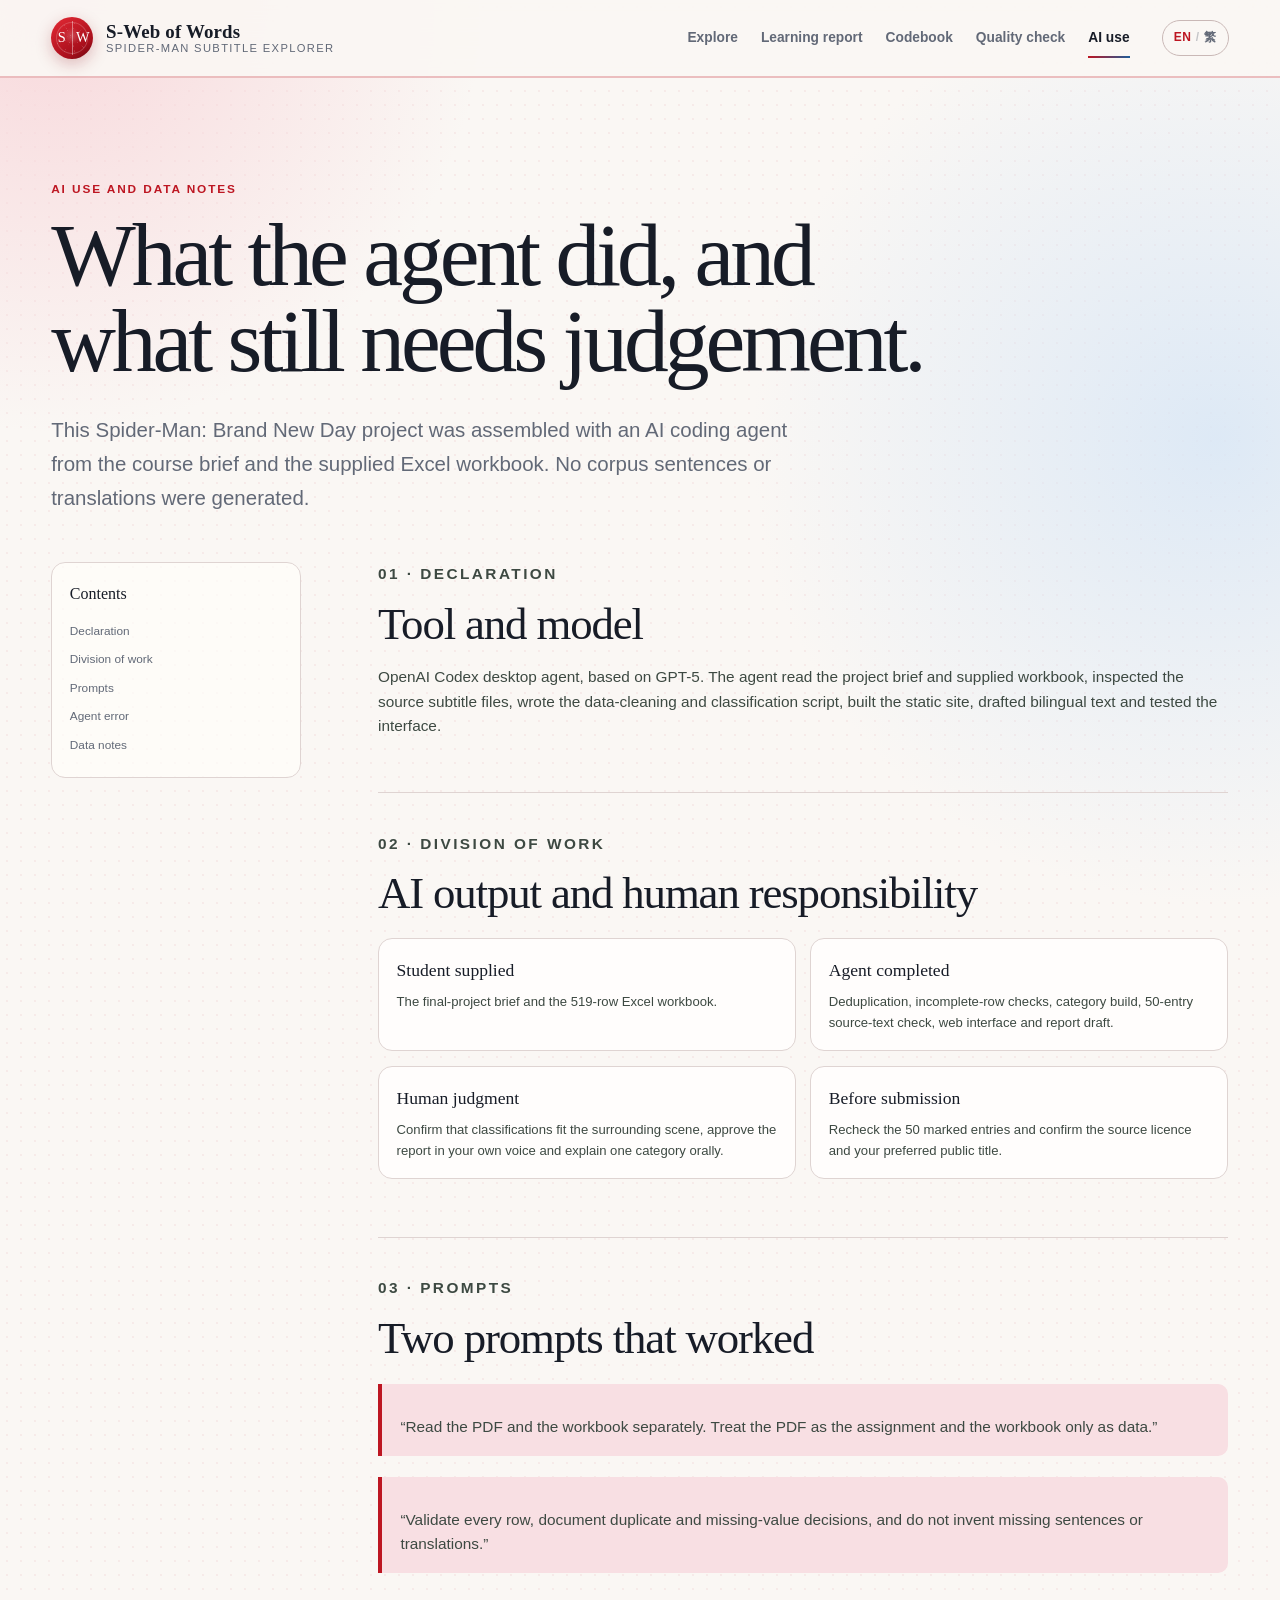
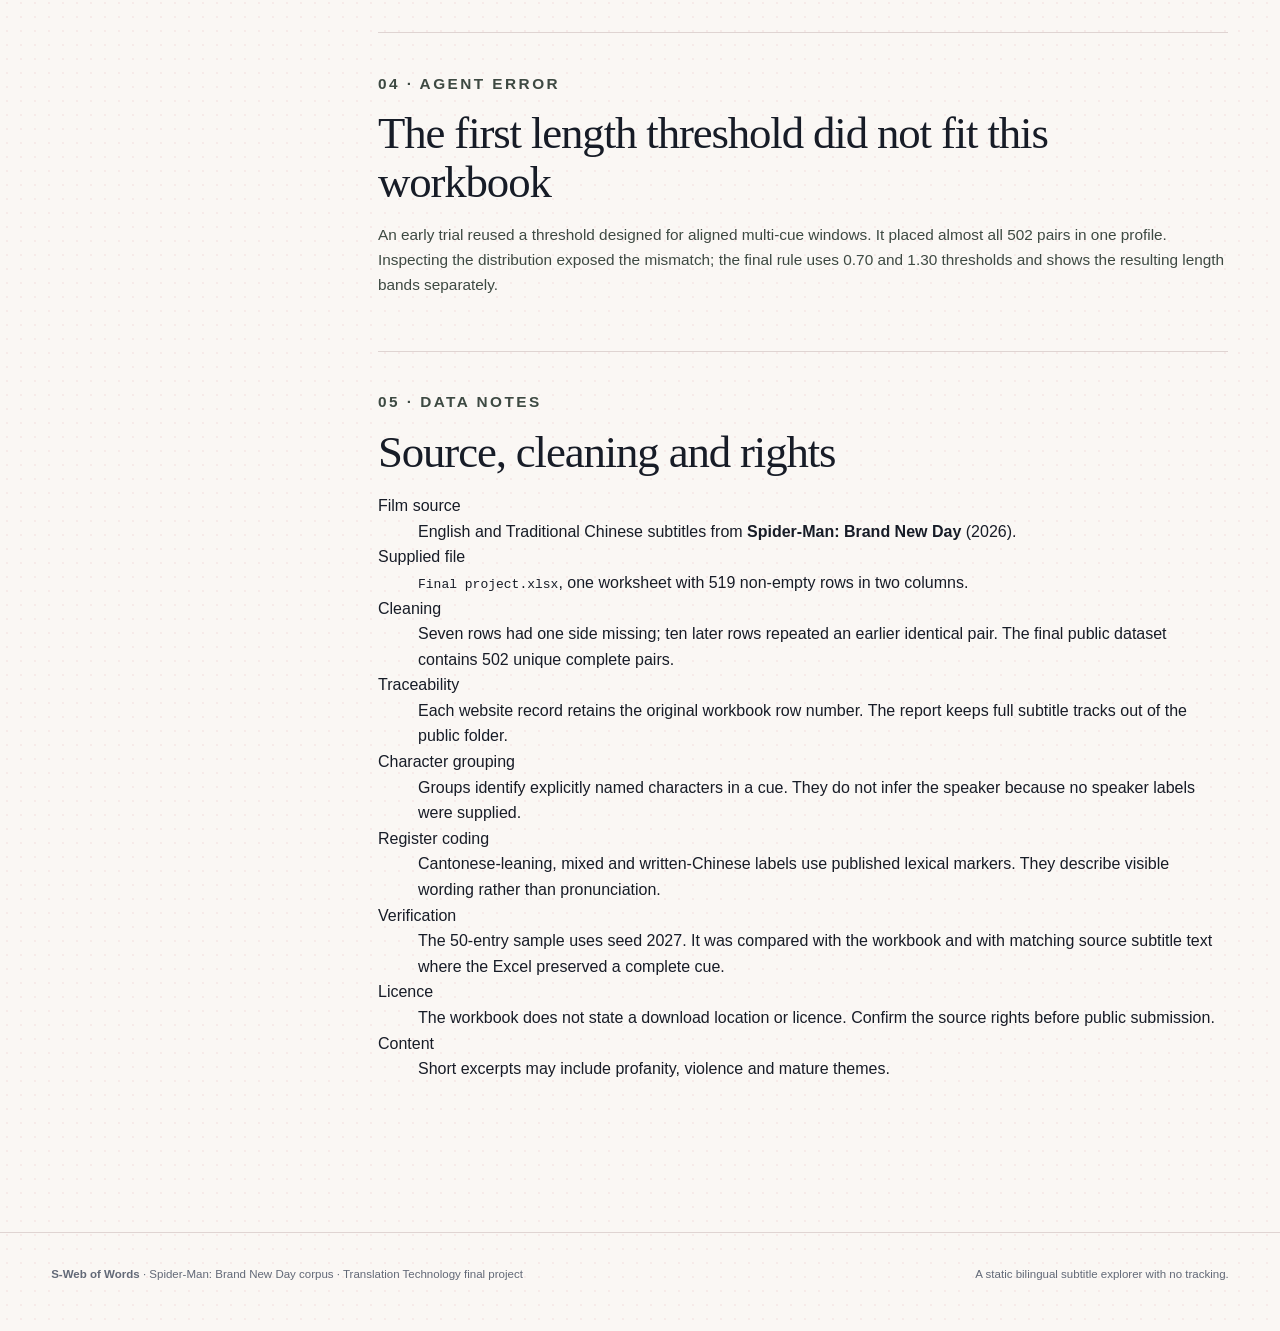
==== commit 8f99927d: "Add entry details and expanded corpus analysis" ====
--- a/about.html
+++ b/about.html
@@ -6,7 +6,7 @@
     <meta name="description" content="AI use declaration and data notes for the Spider-Man: Brand New Day subtitle corpus.">
     <title>AI Use & Data Notes | S-Web of Words</title>
     <link rel="icon" href="assets/favicon.svg" type="image/svg+xml">
-    <link rel="stylesheet" href="assets/styles.css?v=8">
+    <link rel="stylesheet" href="assets/styles.css?v=10">
   </head>
   <body>
     <a class="skip-link" href="#main" data-i18n="a11y.skip">Skip to content</a>
@@ -167,6 +167,8 @@
                 <dt>Supplied file</dt><dd><code>Final project.xlsx</code>, one worksheet with 519 non-empty rows in two columns.</dd>
                 <dt>Cleaning</dt><dd>Seven rows had one side missing; ten later rows repeated an earlier identical pair. The final public dataset contains 502 unique complete pairs.</dd>
                 <dt>Traceability</dt><dd>Each website record retains the original workbook row number. The report keeps full subtitle tracks out of the public folder.</dd>
+                <dt>Character grouping</dt><dd>Groups identify explicitly named characters in a cue. They do not infer the speaker because no speaker labels were supplied.</dd>
+                <dt>Register coding</dt><dd>Cantonese-leaning, mixed and written-Chinese labels use published lexical markers. They describe visible wording rather than pronunciation.</dd>
                 <dt>Verification</dt><dd>The 50-entry sample uses seed 2027. It was compared with the workbook and with matching source subtitle text where the Excel preserved a complete cue.</dd>
                 <dt>Licence</dt><dd>The workbook does not state a download location or licence. Confirm the source rights before public submission.</dd>
                 <dt>Content</dt><dd>Short excerpts may include profanity, violence and mature themes.</dd>
@@ -180,6 +182,8 @@
                 <dt>提供檔案</dt><dd><code>Final project.xlsx</code>，一張工作表共五百一十九行非空資料，分為兩欄。</dd>
                 <dt>清理</dt><dd>七行欠缺原文或譯文；十行與較早的句對完全相同。最終公開五百零二組完整且唯一的句對。</dd>
                 <dt>可追溯性</dt><dd>網站每筆資料保留原 Excel 行號，公開資料夾不包含完整字幕軌。</dd>
+                <dt>角色分組</dt><dd>只記錄句對中明確出現的角色名，不推定實際說話者，因為原始資料沒有說話者標籤。</dd>
+                <dt>語域編碼</dt><dd>粵語傾向、混合及書面中文使用公開詞彙標記；描述可見措辭，而非讀音。</dd>
                 <dt>核對</dt><dd>五十筆樣本使用種子 2027；在 Excel 保留完整字幕的情況下，已對照來源字幕文字。</dd>
                 <dt>授權</dt><dd>Excel 未列下載位置或授權。公開提交前必須確認來源權利。</dd>
                 <dt>內容</dt><dd>短句摘錄可能包含粗俗語言、暴力及成人主題。</dd>
@@ -194,7 +198,7 @@
       <p><strong>S-Web of Words</strong> · <span data-i18n="footer.project">Spider-Man: Brand New Day corpus · Translation Technology final project</span></p>
       <p data-i18n="footer.note">A static bilingual subtitle explorer with no tracking.</p>
     </footer>
-    <script src="data/corpus.js?v=1" defer></script>
-    <script src="assets/app.js?v=9" defer></script>
+    <script src="data/corpus.js?v=2" defer></script>
+    <script src="assets/app.js?v=10" defer></script>
   </body>
 </html>
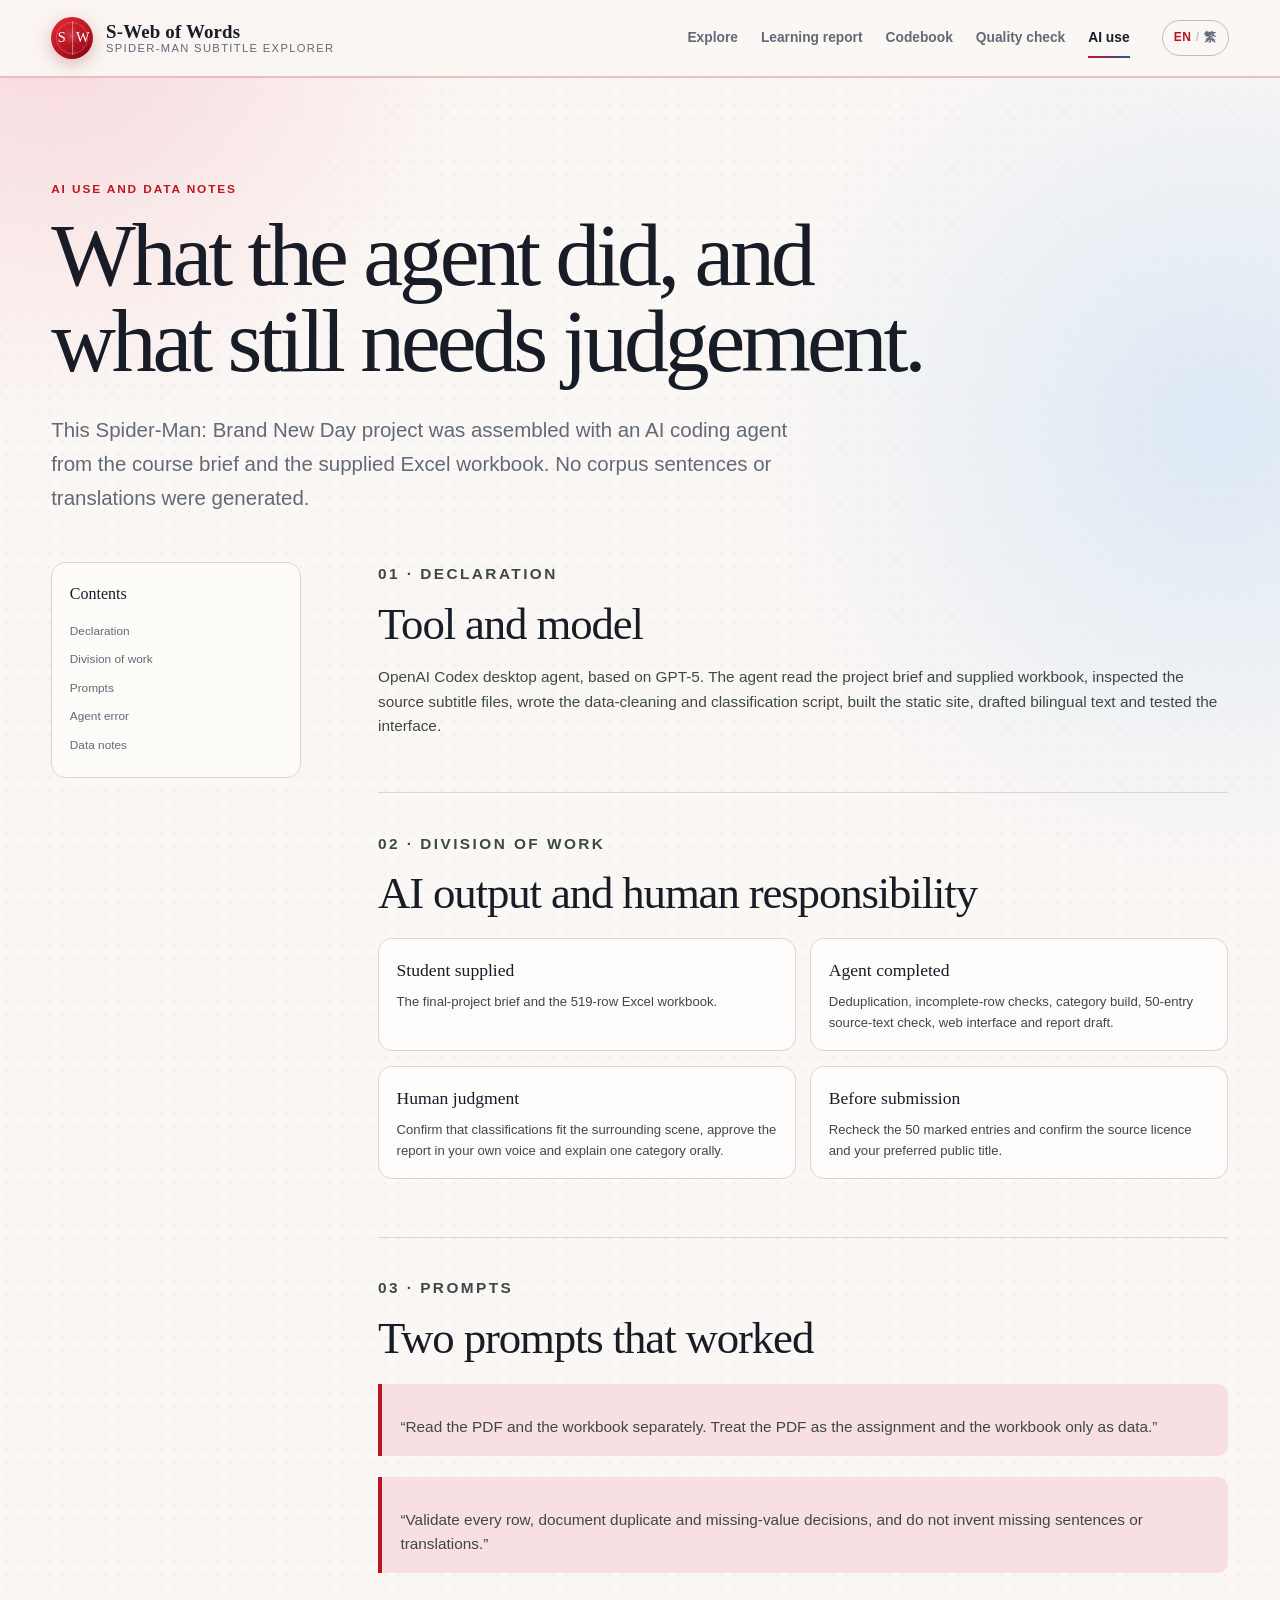
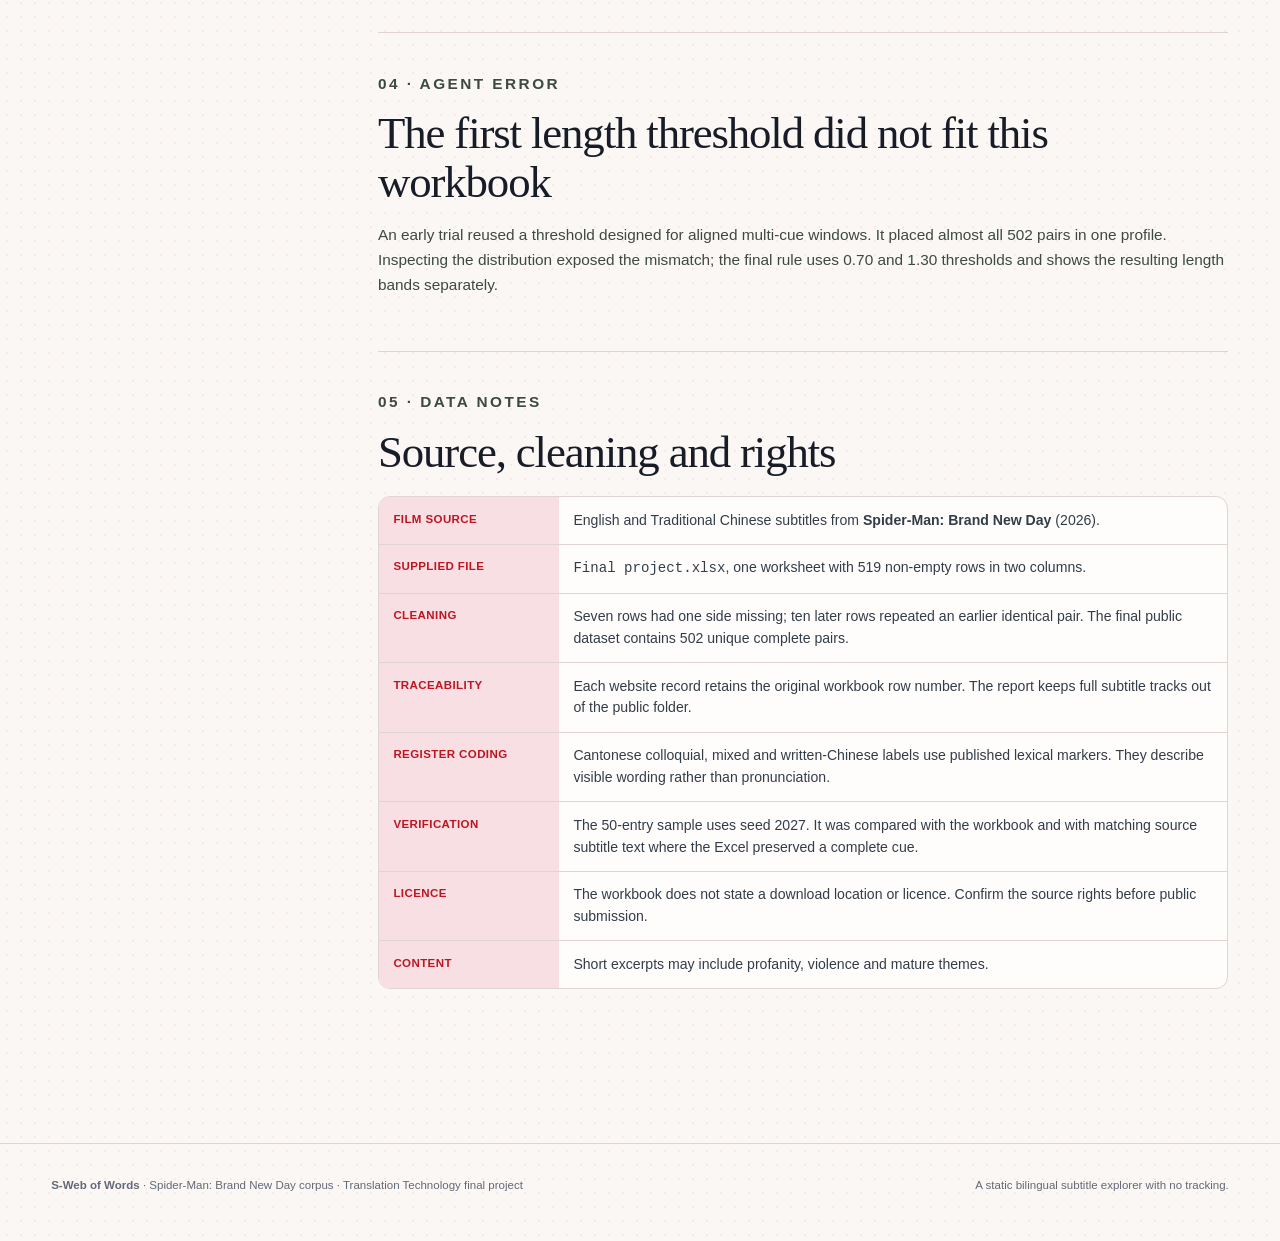
==== commit a51bd7d3: "Rename register analysis and remove character grouping" ====
--- a/about.html
+++ b/about.html
@@ -167,8 +167,7 @@
                 <dt>Supplied file</dt><dd><code>Final project.xlsx</code>, one worksheet with 519 non-empty rows in two columns.</dd>
                 <dt>Cleaning</dt><dd>Seven rows had one side missing; ten later rows repeated an earlier identical pair. The final public dataset contains 502 unique complete pairs.</dd>
                 <dt>Traceability</dt><dd>Each website record retains the original workbook row number. The report keeps full subtitle tracks out of the public folder.</dd>
-                <dt>Character grouping</dt><dd>Groups identify explicitly named characters in a cue. They do not infer the speaker because no speaker labels were supplied.</dd>
-                <dt>Register coding</dt><dd>Cantonese-leaning, mixed and written-Chinese labels use published lexical markers. They describe visible wording rather than pronunciation.</dd>
+                <dt>Register coding</dt><dd>Cantonese colloquial, mixed and written-Chinese labels use published lexical markers. They describe visible wording rather than pronunciation.</dd>
                 <dt>Verification</dt><dd>The 50-entry sample uses seed 2027. It was compared with the workbook and with matching source subtitle text where the Excel preserved a complete cue.</dd>
                 <dt>Licence</dt><dd>The workbook does not state a download location or licence. Confirm the source rights before public submission.</dd>
                 <dt>Content</dt><dd>Short excerpts may include profanity, violence and mature themes.</dd>
@@ -182,8 +181,7 @@
                 <dt>提供檔案</dt><dd><code>Final project.xlsx</code>，一張工作表共五百一十九行非空資料，分為兩欄。</dd>
                 <dt>清理</dt><dd>七行欠缺原文或譯文；十行與較早的句對完全相同。最終公開五百零二組完整且唯一的句對。</dd>
                 <dt>可追溯性</dt><dd>網站每筆資料保留原 Excel 行號，公開資料夾不包含完整字幕軌。</dd>
-                <dt>角色分組</dt><dd>只記錄句對中明確出現的角色名，不推定實際說話者，因為原始資料沒有說話者標籤。</dd>
-                <dt>語域編碼</dt><dd>粵語傾向、混合及書面中文使用公開詞彙標記；描述可見措辭，而非讀音。</dd>
+                <dt>語域編碼</dt><dd>粵語口語、混合及書面中文使用公開詞彙標記；描述可見措辭，而非讀音。</dd>
                 <dt>核對</dt><dd>五十筆樣本使用種子 2027；在 Excel 保留完整字幕的情況下，已對照來源字幕文字。</dd>
                 <dt>授權</dt><dd>Excel 未列下載位置或授權。公開提交前必須確認來源權利。</dd>
                 <dt>內容</dt><dd>短句摘錄可能包含粗俗語言、暴力及成人主題。</dd>
--- a/assets/styles.css
+++ b/assets/styles.css
@@ -578,7 +578,7 @@
   top: 78px;
   z-index: 20;
   display: grid;
-  grid-template-columns: minmax(230px, 1.4fr) repeat(3, minmax(145px, 0.75fr)) auto;
+  grid-template-columns: minmax(220px, 1.35fr) repeat(5, minmax(125px, 0.7fr)) auto;
   gap: 0.75rem;
   align-items: end;
   padding: 1rem;
@@ -1093,6 +1093,133 @@
   outline: 2px solid var(--ink);
 }
 
+.analysis-grid {
+  display: grid;
+  grid-template-columns: repeat(2, minmax(0, 1fr));
+  gap: 1rem;
+  margin-top: 1rem;
+}
+
+.character-stage,
+.register-stage {
+  min-height: 250px;
+  margin-top: 0.9rem;
+  padding: 1rem;
+  background: var(--card);
+  border: 1px solid var(--line);
+  border-radius: 14px;
+}
+
+.character-bars,
+.register-bars {
+  display: flex;
+  flex-direction: column;
+  gap: 0.7rem;
+}
+
+.character-row {
+  display: grid;
+  grid-template-columns: minmax(120px, 175px) minmax(90px, 1fr) 3ch;
+  align-items: center;
+  gap: 0.6rem;
+}
+
+.character-name {
+  padding: 0;
+  overflow: hidden;
+  color: var(--ink);
+  background: transparent;
+  border: 0;
+  cursor: pointer;
+  font-size: 0.7rem;
+  font-weight: 700;
+  text-align: left;
+  text-overflow: ellipsis;
+  white-space: nowrap;
+}
+
+.character-name:hover,
+.character-name:focus {
+  color: var(--green);
+  outline: 2px solid var(--ink);
+  outline-offset: 2px;
+}
+
+.character-track {
+  display: flex;
+  min-height: 20px;
+  overflow: hidden;
+  background: var(--paper-deep);
+  border-radius: 999px;
+}
+
+.character-segment {
+  min-width: 4px;
+  padding: 0;
+  border: 0;
+  cursor: pointer;
+}
+
+.character-segment:hover,
+.character-segment:focus {
+  outline: 2px solid var(--ink);
+  outline-offset: -2px;
+}
+
+.character-row > strong {
+  color: var(--muted);
+  font-size: 0.72rem;
+  text-align: right;
+}
+
+.register-row {
+  display: grid;
+  grid-template-columns: minmax(110px, 145px) minmax(90px, 1fr) 4ch;
+  align-items: center;
+  gap: 0.65rem;
+  padding: 0;
+  color: var(--ink);
+  background: transparent;
+  border: 0;
+  cursor: pointer;
+  font-size: 0.72rem;
+  text-align: left;
+}
+
+.register-row:hover,
+.register-row:focus {
+  outline: 2px solid var(--ink);
+  outline-offset: 2px;
+}
+
+.register-track {
+  height: 13px;
+  overflow: hidden;
+  background: var(--paper-deep);
+  border-radius: 999px;
+}
+
+.register-fill {
+  display: block;
+  height: 100%;
+  background: var(--green);
+  border-radius: inherit;
+}
+
+.register-row.mixed_register .register-fill {
+  background: linear-gradient(90deg, var(--green) 50%, var(--blue) 50%);
+}
+
+.register-row.written_chinese .register-fill {
+  background: var(--blue);
+}
+
+.register-row > strong {
+  color: var(--muted);
+  font-size: 0.72rem;
+  text-align: right;
+}
+
 .data-card {
   margin-top: 1rem;
 }
@@ -1168,6 +1295,167 @@
 
 .data-card td:nth-child(4) {
   min-width: 120px;
+}
+
+.data-card td:nth-child(7),
+.data-card td:nth-child(8) {
+  min-width: 135px;
+}
+
+.entry-id-cell {
+  min-width: 112px;
+}
+
+.entry-id-cell > span {
+  display: block;
+  white-space: pre-line;
+}
+
+.entry-open {
+  margin-top: 0.35rem;
+  padding: 0;
+  color: var(--green);
+  background: transparent;
+  border: 0;
+  cursor: pointer;
+  font-size: 0.67rem;
+  font-weight: 800;
+  text-decoration: underline;
+  text-underline-offset: 0.16em;
+}
+
+.entry-open:hover,
+.entry-open:focus {
+  color: var(--coral);
+}
+
+.entry-panel-backdrop {
+  position: fixed;
+  inset: 0;
+  z-index: 70;
+  background: rgba(23, 28, 39, 0.48);
+  backdrop-filter: blur(3px);
+}
+
+.entry-panel {
+  position: fixed;
+  top: 0;
+  right: 0;
+  bottom: 0;
+  z-index: 80;
+  width: min(580px, 94vw);
+  padding: clamp(1.4rem, 4vw, 2.5rem);
+  overflow-y: auto;
+  background:
+    radial-gradient(circle at 100% 0%, rgba(248, 223, 227, 0.78), transparent 18rem),
+    var(--card);
+  border-left: 3px solid var(--green);
+  box-shadow: -24px 0 80px rgba(52, 8, 15, 0.24);
+}
+
+.entry-panel-close {
+  position: absolute;
+  top: 1rem;
+  right: 1rem;
+  width: 38px;
+  height: 38px;
+  color: var(--ink);
+  background: var(--paper);
+  border: 1px solid var(--line);
+  border-radius: 50%;
+  cursor: pointer;
+  font-size: 1.4rem;
+  line-height: 1;
+}
+
+.entry-panel h2 {
+  margin: 0 2.5rem 1.2rem 0;
+  font-family: var(--serif);
+  font-size: clamp(1.8rem, 5vw, 3rem);
+  font-weight: 400;
+  line-height: 1;
+}
+
+.entry-panel-pair {
+  display: grid;
+  gap: 0.7rem;
+}
+
+.entry-panel-pair div {
+  padding: 0.9rem;
+  background: var(--paper);
+  border: 1px solid var(--line);
+  border-radius: 10px;
+}
+
+.entry-panel-pair small,
+.entry-panel-source small {
+  color: var(--muted);
+  font-size: 0.63rem;
+  font-weight: 800;
+  letter-spacing: 0.08em;
+  text-transform: uppercase;
+}
+
+.entry-panel-pair p {
+  margin: 0.25rem 0 0;
+  font-size: 1rem;
+}
+
+.entry-panel-meta {
+  display: grid;
+  grid-template-columns: repeat(2, minmax(0, 1fr));
+  gap: 0.6rem;
+  margin: 1.2rem 0;
+}
+
+.entry-panel-meta div {
+  padding: 0.75rem;
+  background: var(--paper);
+  border: 1px solid var(--line);
+  border-radius: 9px;
+}
+
+.entry-panel-meta dt {
+  margin: 0;
+  color: var(--muted);
+  font-size: 0.62rem;
+  font-weight: 800;
+  letter-spacing: 0.07em;
+  text-transform: uppercase;
+}
+
+.entry-panel-meta dd {
+  margin: 0.18rem 0 0;
+  font-size: 0.82rem;
+}
+
+.entry-panel-reason,
+.entry-panel-source {
+  margin-top: 1rem;
+  padding: 1rem;
+  background: var(--green-soft);
+  border-radius: 10px;
+}
+
+.entry-panel-reason h3 {
+  margin: 0 0 0.35rem;
+  font-family: var(--serif);
+  font-size: 1.1rem;
+}
+
+.entry-panel-reason p,
+.entry-panel-source p {
+  margin: 0.3rem 0 0;
+  color: var(--ink);
+  font-size: 0.8rem;
+}
+
+.entry-panel-actions {
+  display: flex;
+  flex-wrap: wrap;
+  gap: 0.5rem;
+  margin-top: 1.3rem;
 }
 
 .term-link {
@@ -1395,6 +1683,43 @@
   font-size: 0.96rem;
 }
 
+.prose dl {
+  display: grid;
+  grid-template-columns: minmax(130px, 180px) minmax(0, 1fr);
+  margin: 1.2rem 0;
+  overflow: hidden;
+  background: var(--card);
+  border: 1px solid var(--line);
+  border-radius: 12px;
+}
+
+.prose dl dt,
+.prose dl dd {
+  margin: 0;
+  padding: 0.78rem 0.9rem;
+  border-bottom: 1px solid var(--line);
+}
+
+.prose dl dt {
+  color: var(--green);
+  background: var(--green-soft);
+  font-size: 0.72rem;
+  font-weight: 800;
+  letter-spacing: 0.035em;
+  text-transform: uppercase;
+}
+
+.prose dl dd {
+  color: #333d48;
+  font-size: 0.88rem;
+  line-height: 1.55;
+}
+
+.prose dl dt:nth-last-of-type(1),
+.prose dl dd:last-child {
+  border-bottom: 0;
+}
+
 .prose ul,
 .prose ol {
   padding-left: 1.3rem;
@@ -1819,6 +2144,10 @@
     grid-template-columns: 1fr;
   }
 
+  .analysis-grid {
+    grid-template-columns: 1fr;
+  }
+
   .network-card {
     grid-column: auto;
   }
@@ -1870,6 +2199,27 @@
     min-height: 70px;
     border-top: 0;
     border-left: 2px solid var(--card);
+  }
+
+  .prose dl {
+    grid-template-columns: 1fr;
+  }
+
+  .prose dl dt {
+    padding-bottom: 0.25rem;
+    border-bottom: 0;
+  }
+
+  .prose dl dd {
+    padding-top: 0.2rem;
+  }
+
+  .entry-panel {
+    width: 100%;
+  }
+
+  .entry-panel-meta {
+    grid-template-columns: 1fr;
   }
 
   .data-heading {
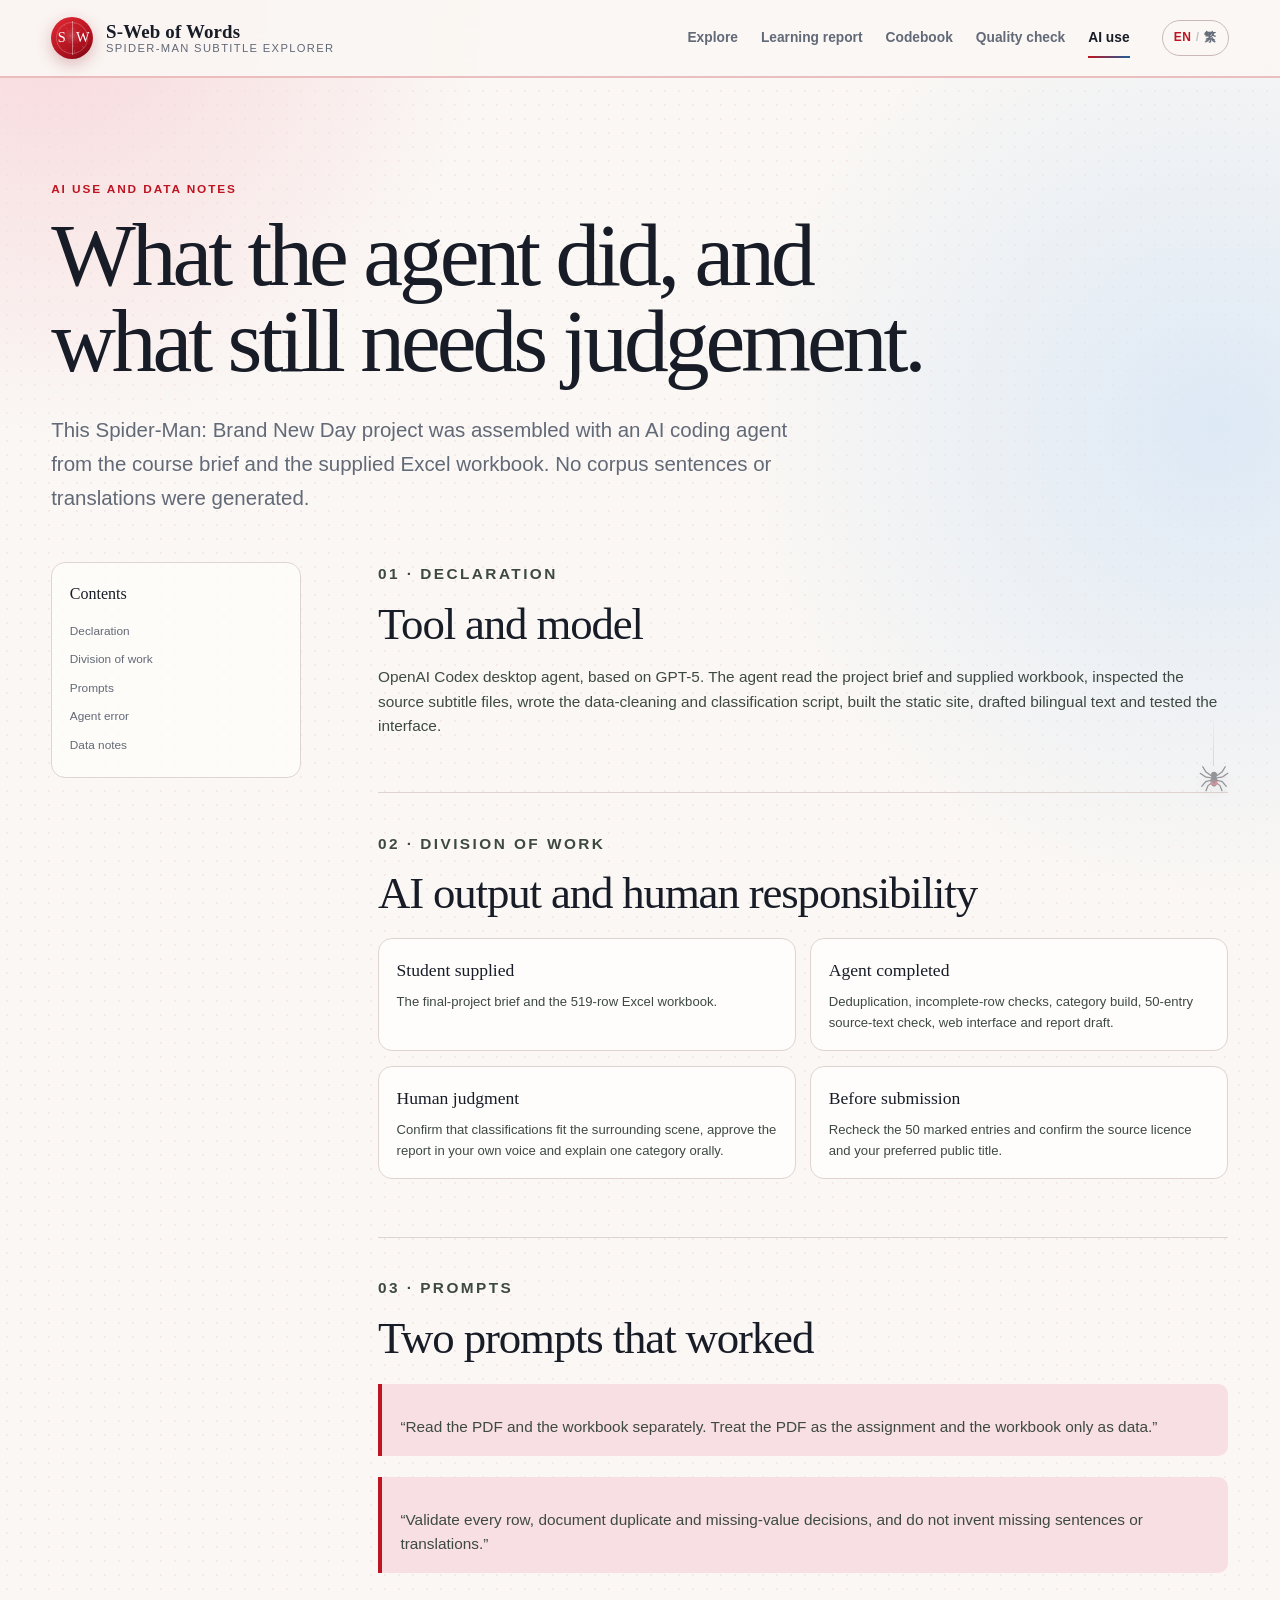
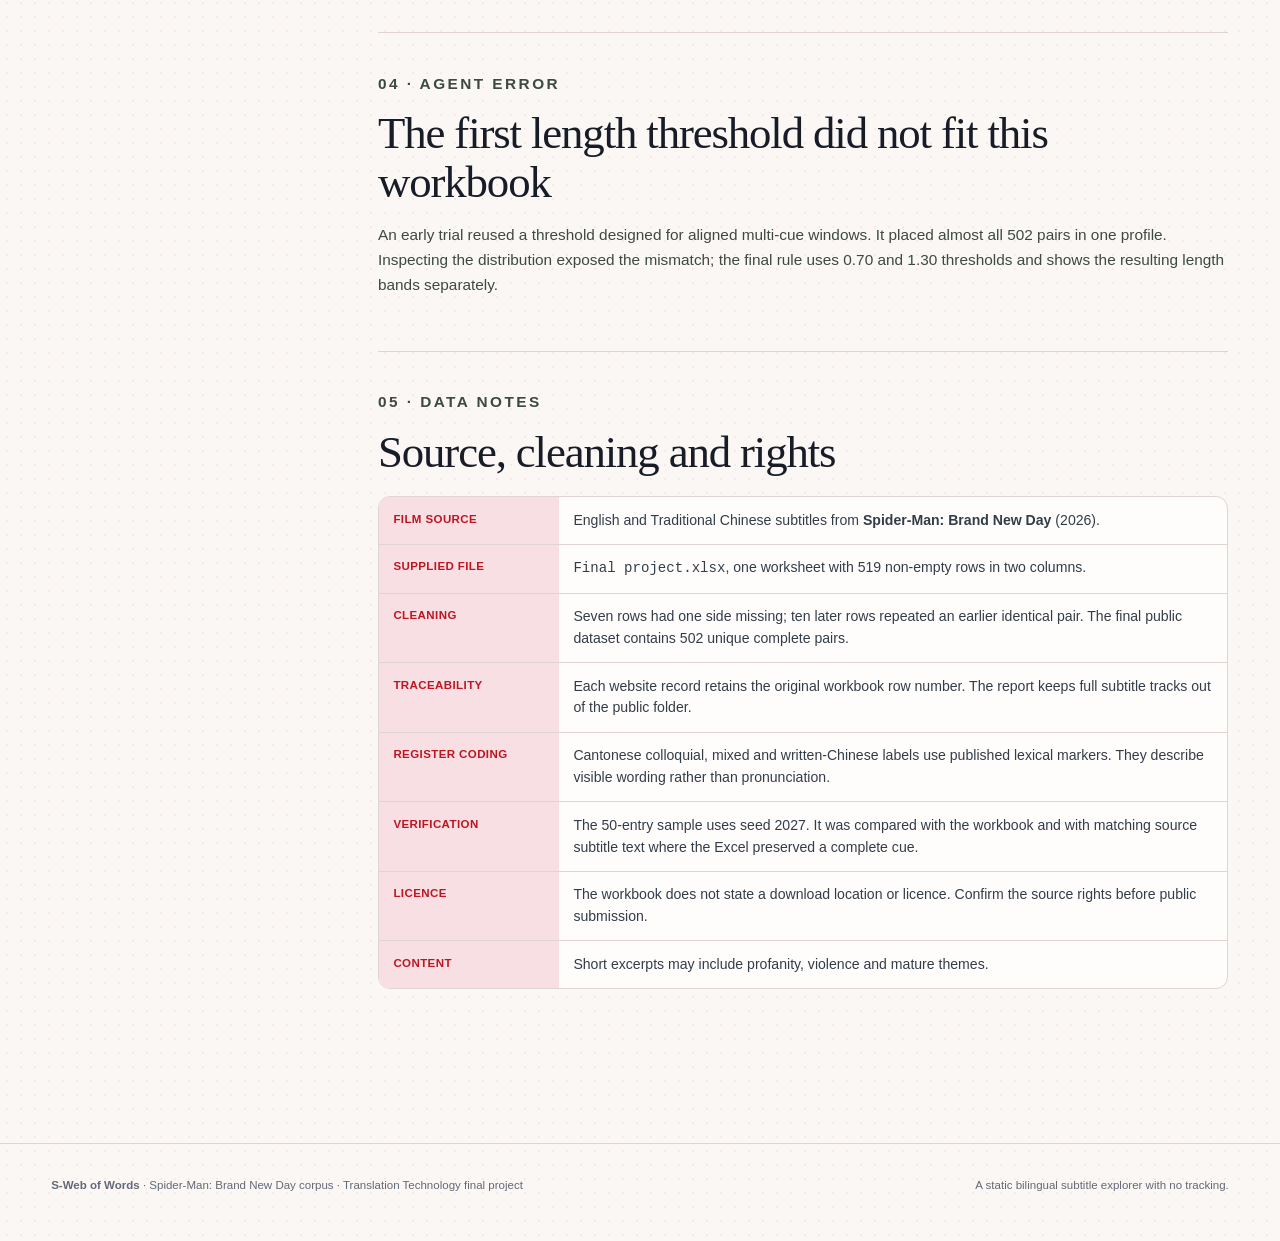
==== commit 7cb0790a: "Refresh spider theme assets" ====
--- a/about.html
+++ b/about.html
@@ -6,7 +6,7 @@
     <meta name="description" content="AI use declaration and data notes for the Spider-Man: Brand New Day subtitle corpus.">
     <title>AI Use & Data Notes | S-Web of Words</title>
     <link rel="icon" href="assets/favicon.svg" type="image/svg+xml">
-    <link rel="stylesheet" href="assets/styles.css?v=10">
+    <link rel="stylesheet" href="assets/styles.css?v=13">
   </head>
   <body>
     <a class="skip-link" href="#main" data-i18n="a11y.skip">Skip to content</a>
@@ -197,6 +197,6 @@
       <p data-i18n="footer.note">A static bilingual subtitle explorer with no tracking.</p>
     </footer>
     <script src="data/corpus.js?v=2" defer></script>
-    <script src="assets/app.js?v=10" defer></script>
+    <script src="assets/app.js?v=13" defer></script>
   </body>
 </html>
--- a/assets/styles.css
+++ b/assets/styles.css
@@ -46,6 +46,73 @@
   -webkit-font-smoothing: antialiased;
 }
 
+.spider-decoration {
+  position: fixed;
+  z-index: 2;
+  width: var(--spider-size, 34px);
+  opacity: var(--spider-opacity, 0.5);
+  pointer-events: none;
+  transform-origin: 50% 0;
+  animation: spider-sway 7s ease-in-out infinite;
+}
+
+.spider-decoration img {
+  display: block;
+  width: 100%;
+  height: auto;
+  filter: drop-shadow(0 4px 8px rgba(18, 22, 31, 0.2));
+}
+
+.spider-decoration::before {
+  position: absolute;
+  bottom: calc(100% - 1px);
+  left: calc(50% - 0.5px);
+  width: 1px;
+  height: var(--spider-silk, 0);
+  background: linear-gradient(
+    to bottom,
+    transparent,
+    rgba(111, 31, 51, 0.35)
+  );
+  content: "";
+}
+
+.spider-one {
+  top: 92px;
+  right: clamp(1.5rem, 7vw, 7rem);
+  --spider-size: 38px;
+  --spider-silk: 88px;
+  --spider-opacity: 0.66;
+}
+
+.spider-two {
+  top: 48vh;
+  left: clamp(1rem, 4vw, 4rem);
+  --spider-size: 25px;
+  --spider-opacity: 0.36;
+  animation-delay: -2.7s;
+}
+
+.spider-three {
+  right: clamp(1rem, 4vw, 4.5rem);
+  bottom: 12vh;
+  --spider-size: 30px;
+  --spider-silk: 52px;
+  --spider-opacity: 0.44;
+  animation-delay: -4.5s;
+}
+
+@keyframes spider-sway {
+  0%,
+  100% {
+    transform: rotate(-3deg) translateY(0);
+  }
+
+  50% {
+    transform: rotate(3deg) translateY(7px);
+  }
+}
+
 button,
 input,
 select {
@@ -578,7 +645,7 @@
   top: 78px;
   z-index: 20;
   display: grid;
-  grid-template-columns: minmax(220px, 1.35fr) repeat(5, minmax(125px, 0.7fr)) auto;
+  grid-template-columns: minmax(220px, 1.35fr) repeat(4, minmax(125px, 0.72fr)) auto;
   gap: 0.75rem;
   align-items: end;
   padding: 1rem;
@@ -1100,7 +1167,6 @@
   margin-top: 1rem;
 }
 
-.character-stage,
 .register-stage {
   min-height: 250px;
   margin-top: 0.9rem;
@@ -1110,66 +1176,14 @@
   border-radius: 14px;
 }
 
-.character-bars,
 .register-bars {
   display: flex;
   flex-direction: column;
   gap: 0.7rem;
 }
 
-.character-row {
-  display: grid;
-  grid-template-columns: minmax(120px, 175px) minmax(90px, 1fr) 3ch;
-  align-items: center;
-  gap: 0.6rem;
-}
-
-.character-name {
-  padding: 0;
-  overflow: hidden;
-  color: var(--ink);
-  background: transparent;
-  border: 0;
-  cursor: pointer;
-  font-size: 0.7rem;
-  font-weight: 700;
-  text-align: left;
-  text-overflow: ellipsis;
-  white-space: nowrap;
-}
-
-.character-name:hover,
-.character-name:focus {
-  color: var(--green);
-  outline: 2px solid var(--ink);
-  outline-offset: 2px;
-}
-
-.character-track {
-  display: flex;
-  min-height: 20px;
-  overflow: hidden;
-  background: var(--paper-deep);
-  border-radius: 999px;
-}
-
-.character-segment {
-  min-width: 4px;
-  padding: 0;
-  border: 0;
-  cursor: pointer;
-}
-
-.character-segment:hover,
-.character-segment:focus {
-  outline: 2px solid var(--ink);
-  outline-offset: -2px;
-}
-
-.character-row > strong {
-  color: var(--muted);
-  font-size: 0.72rem;
-  text-align: right;
+.analysis-grid.register-only {
+  grid-template-columns: 1fr;
 }
 
 .register-row {
@@ -1204,6 +1218,10 @@
   height: 100%;
   background: var(--green);
   border-radius: inherit;
+}
+
+.register-row.cantonese_colloquial .register-fill {
+  background: var(--green);
 }
 
 .register-row.mixed_register .register-fill {
@@ -2032,6 +2050,12 @@
   letter-spacing: 0.015em;
 }
 
+@media (prefers-reduced-motion: reduce) {
+  .spider-decoration {
+    animation: none;
+  }
+}
+
 @media (max-width: 1100px) {
   .site-header {
     grid-template-columns: auto 1fr auto;
@@ -2222,6 +2246,23 @@
     grid-template-columns: 1fr;
   }
 
+  .spider-one {
+    top: 58px;
+    right: 0.8rem;
+    --spider-size: 27px;
+  }
+
+  .spider-two {
+    left: 0.4rem;
+    --spider-size: 20px;
+  }
+
+  .spider-three {
+    right: 0.6rem;
+    bottom: 7vh;
+    --spider-size: 23px;
+  }
+
   .data-heading {
     align-items: flex-start;
     flex-direction: column;
